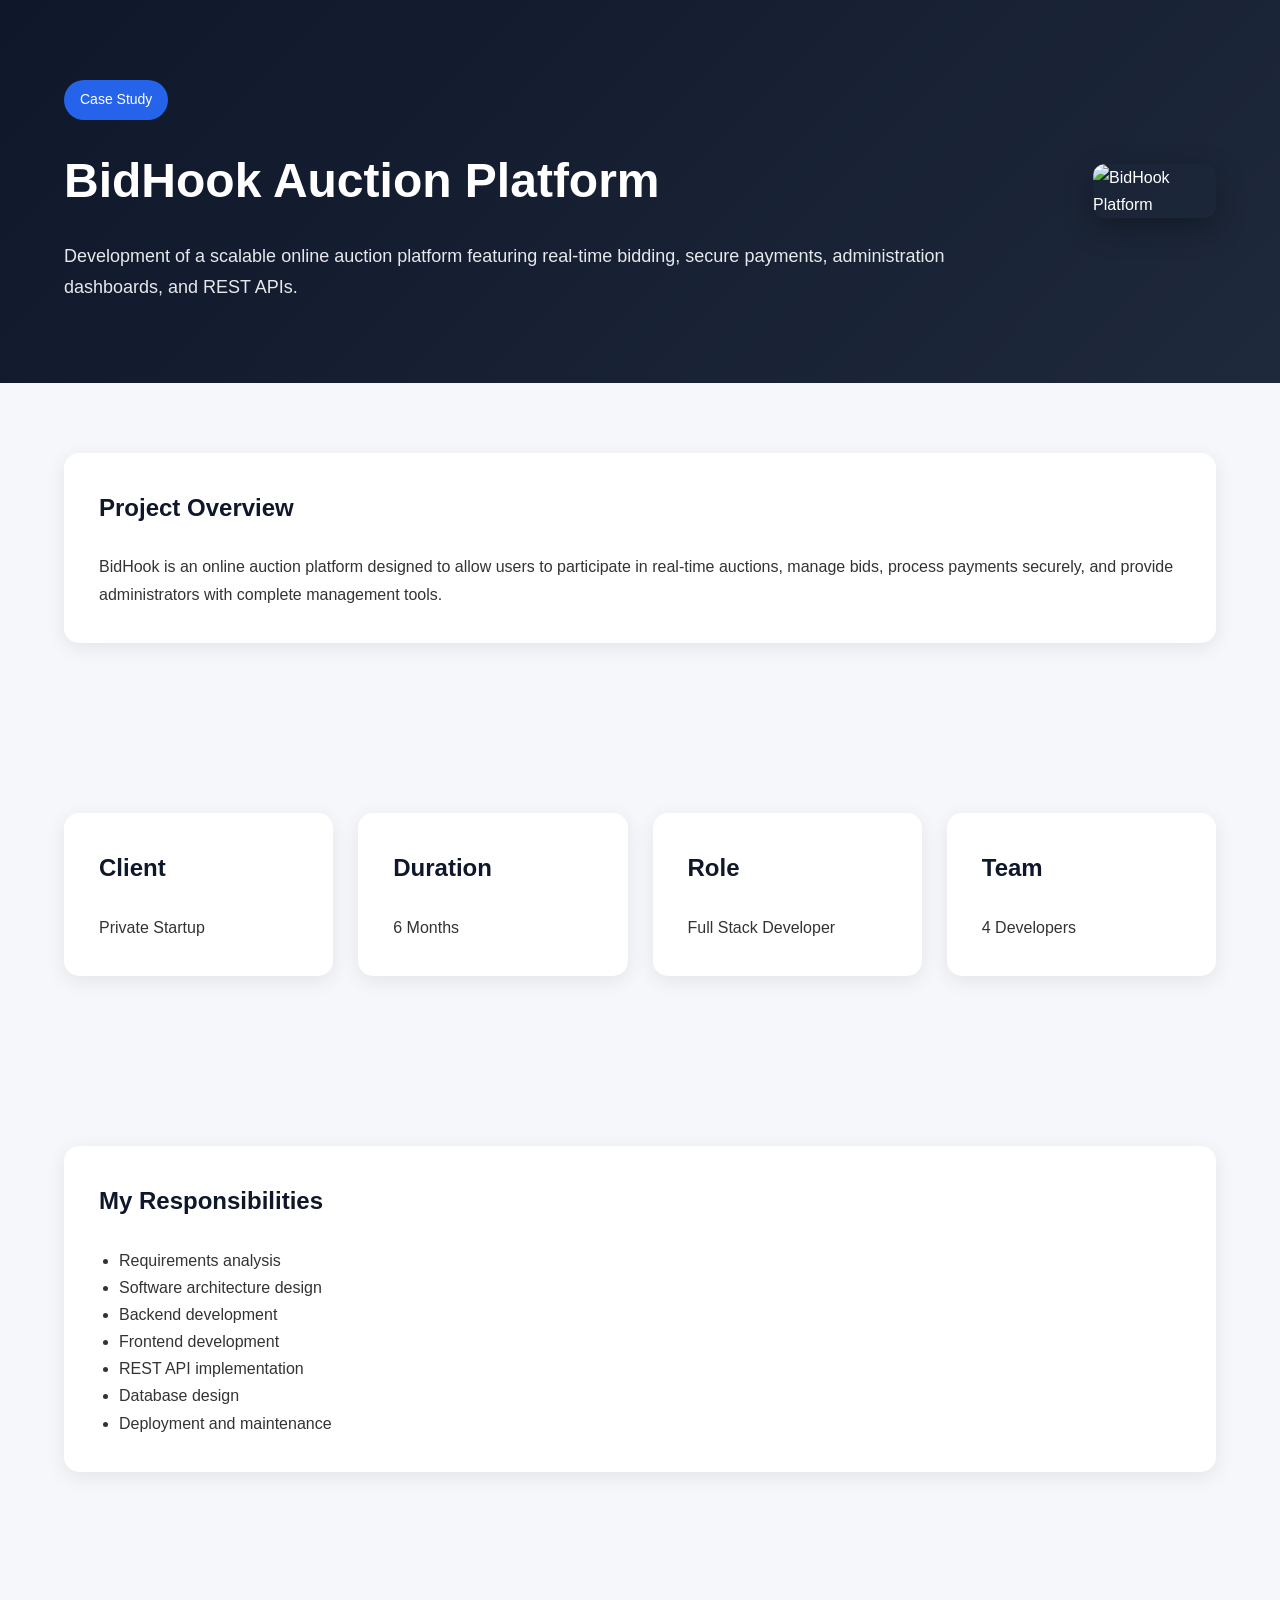
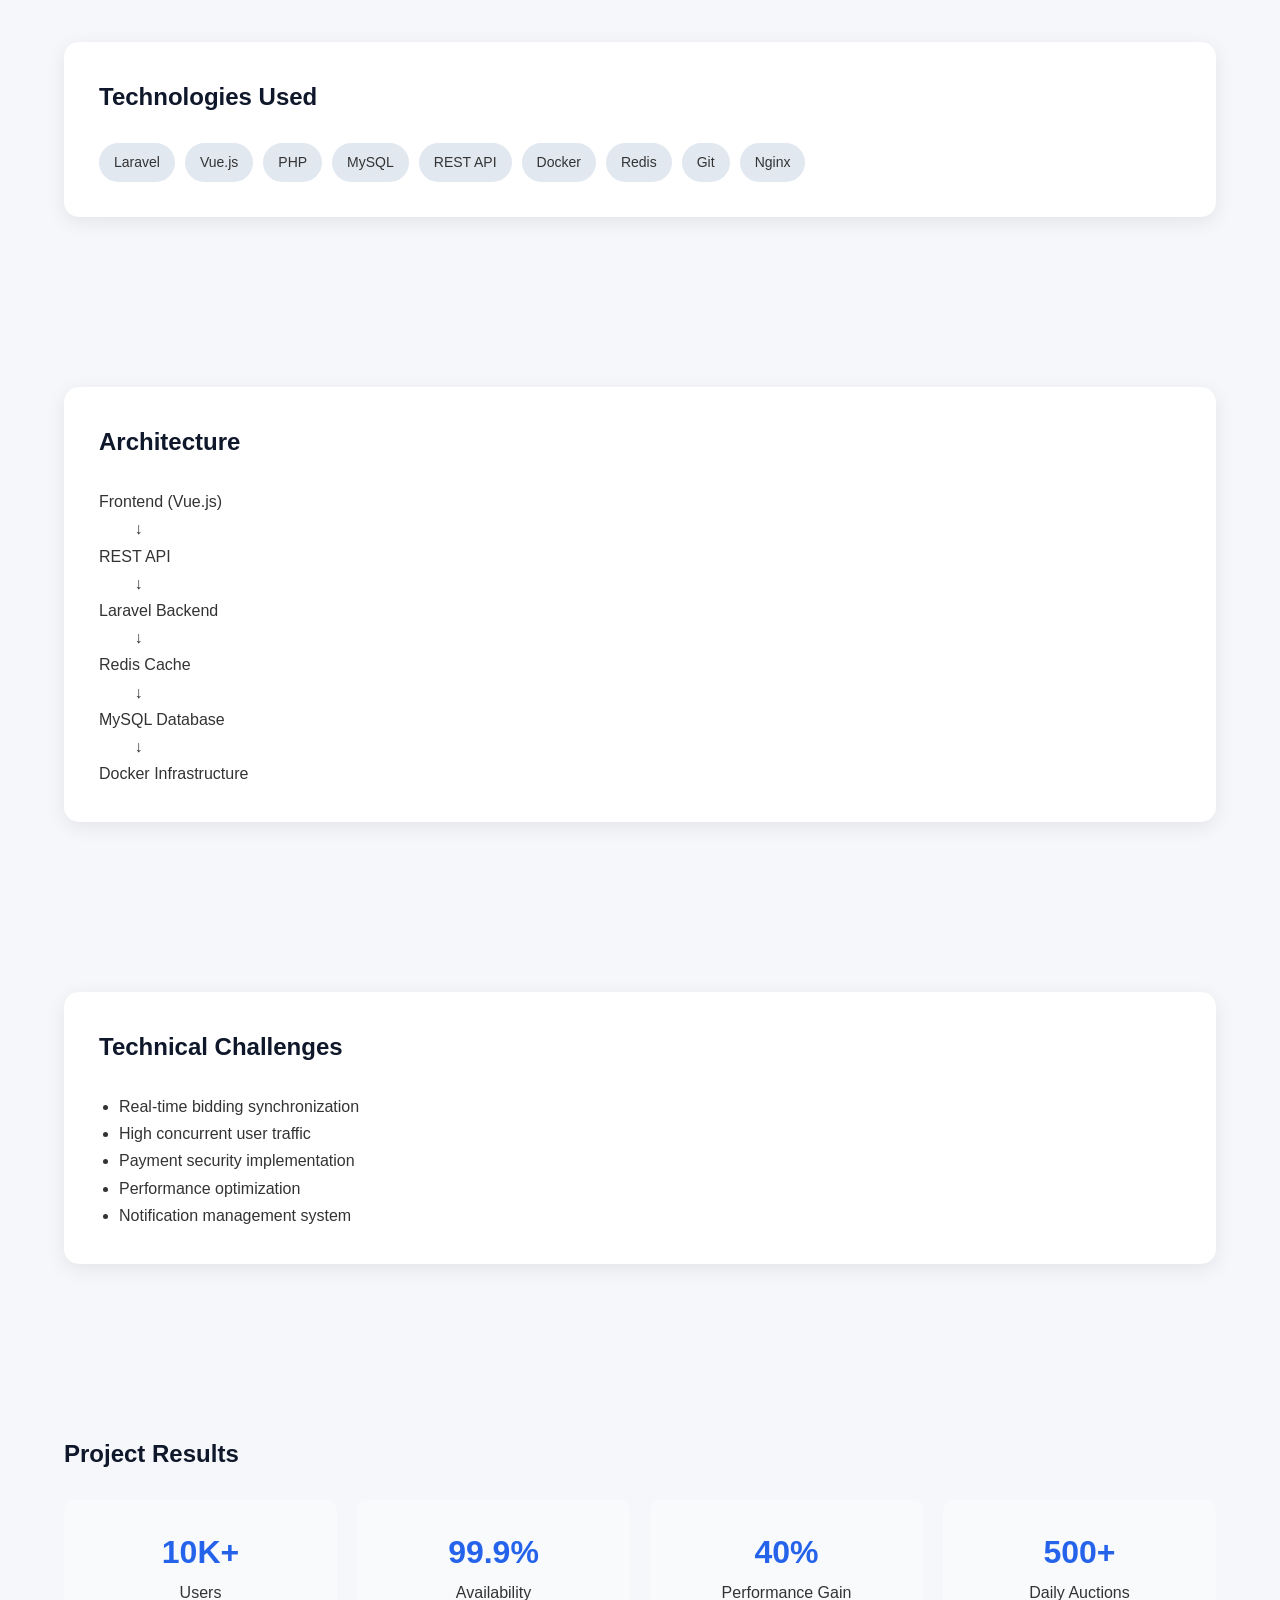
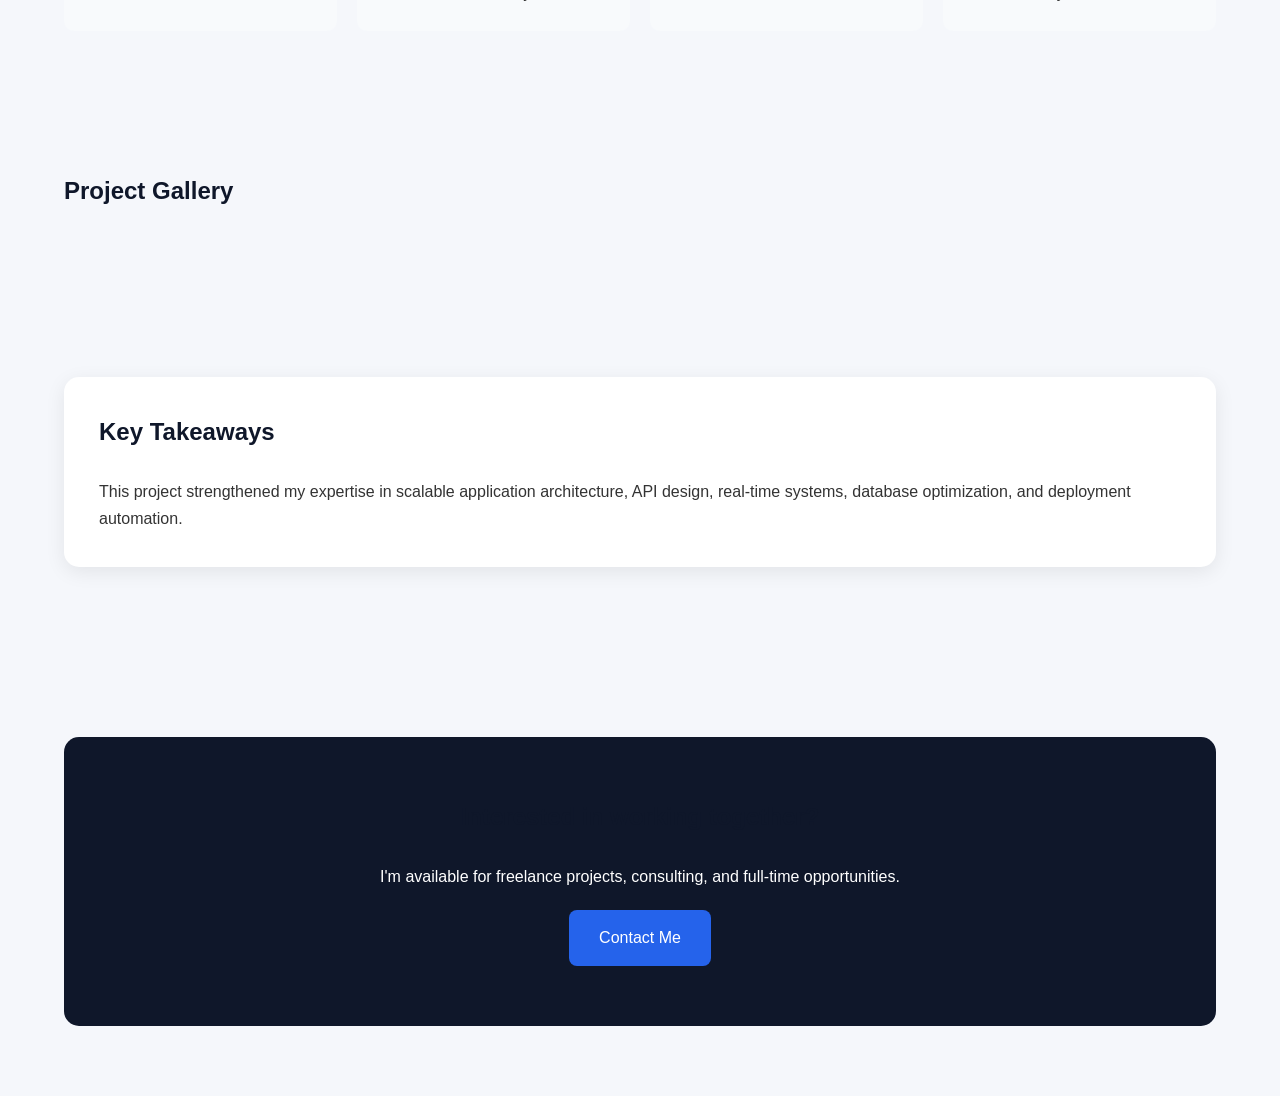
==== bidhook.html @ 4d2ca887 "Create bidhook.html for BidHook project details Added a detailed HTML document for the BidHook aucti" ====
<!DOCTYPE html>
<html lang="en">
<head>
    <meta charset="UTF-8">
    <meta name="viewport" content="width=device-width, initial-scale=1.0">
    <title>Project Details | BidHook Platform</title>

    <meta name="description" content="Detailed case study of the BidHook auction platform developed using Laravel and Vue.js.">

    <style>
        *{
            margin:0;
            padding:0;
            box-sizing:border-box;
            font-family: 'Segoe UI', sans-serif;
        }

        body{
            background:#f5f7fb;
            color:#333;
            line-height:1.7;
        }

        .container{
            width:90%;
            max-width:1200px;
            margin:auto;
        }

        .hero{
            background:linear-gradient(135deg,#0f172a,#1e293b);
            color:white;
            padding:80px 0;
        }

        .hero-content{
            display:flex;
            justify-content:space-between;
            align-items:center;
            gap:50px;
        }

        .hero-text h1{
            font-size:48px;
            margin-bottom:20px;
        }

        .hero-text p{
            font-size:18px;
            opacity:.9;
        }

        .badge{
            display:inline-block;
            padding:8px 16px;
            background:#2563eb;
            border-radius:30px;
            margin-bottom:20px;
            font-size:14px;
        }

        .hero-image img{
            width:100%;
            max-width:500px;
            border-radius:12px;
            box-shadow:0 10px 30px rgba(0,0,0,.3);
        }

        section{
            padding:70px 0;
        }

        .card{
            background:white;
            padding:35px;
            border-radius:15px;
            box-shadow:0 5px 20px rgba(0,0,0,.08);
            margin-bottom:30px;
        }

        h2{
            margin-bottom:25px;
            color:#0f172a;
        }

        .grid{
            display:grid;
            grid-template-columns:repeat(auto-fit,minmax(250px,1fr));
            gap:25px;
        }

        .tech{
            display:flex;
            flex-wrap:wrap;
            gap:10px;
        }

        .tech span{
            background:#e2e8f0;
            padding:8px 15px;
            border-radius:30px;
            font-size:14px;
        }

        .metrics{
            display:grid;
            grid-template-columns:repeat(auto-fit,minmax(180px,1fr));
            gap:20px;
        }

        .metric{
            text-align:center;
            padding:25px;
            background:#f8fafc;
            border-radius:10px;
        }

        .metric h3{
            font-size:32px;
            color:#2563eb;
        }

        .gallery{
            display:grid;
            grid-template-columns:repeat(auto-fit,minmax(300px,1fr));
            gap:20px;
        }

        .gallery img{
            width:100%;
            border-radius:10px;
        }

        .cta{
            background:#0f172a;
            color:white;
            text-align:center;
            padding:60px;
            border-radius:15px;
        }

        .btn{
            display:inline-block;
            margin-top:20px;
            padding:14px 30px;
            background:#2563eb;
            color:white;
            text-decoration:none;
            border-radius:8px;
        }

        ul{
            padding-left:20px;
        }

        @media(max-width:768px){
            .hero-content{
                flex-direction:column;
            }

            .hero-text h1{
                font-size:36px;
            }
        }
    </style>
</head>
<body>

<!-- HERO -->
<header class="hero">
    <div class="container hero-content">

        <div class="hero-text">
            <div class="badge">Case Study</div>

            <h1>BidHook Auction Platform</h1>

            <p>
                Development of a scalable online auction platform
                featuring real-time bidding, secure payments,
                administration dashboards, and REST APIs.
            </p>
        </div>

        <div class="hero-image">
            <img src="project-cover.jpg" alt="BidHook Platform">
        </div>

    </div>
</header>

<!-- PROJECT OVERVIEW -->
<section>
    <div class="container">

        <div class="card">
            <h2>Project Overview</h2>

            <p>
                BidHook is an online auction platform designed to allow
                users to participate in real-time auctions, manage bids,
                process payments securely, and provide administrators
                with complete management tools.
            </p>
        </div>

    </div>
</section>

<!-- PROJECT INFORMATION -->
<section>
    <div class="container">

        <div class="grid">

            <div class="card">
                <h2>Client</h2>
                <p>Private Startup</p>
            </div>

            <div class="card">
                <h2>Duration</h2>
                <p>6 Months</p>
            </div>

            <div class="card">
                <h2>Role</h2>
                <p>Full Stack Developer</p>
            </div>

            <div class="card">
                <h2>Team</h2>
                <p>4 Developers</p>
            </div>

        </div>

    </div>
</section>

<!-- RESPONSIBILITIES -->
<section>
    <div class="container">

        <div class="card">
            <h2>My Responsibilities</h2>

            <ul>
                <li>Requirements analysis</li>
                <li>Software architecture design</li>
                <li>Backend development</li>
                <li>Frontend development</li>
                <li>REST API implementation</li>
                <li>Database design</li>
                <li>Deployment and maintenance</li>
            </ul>
        </div>

    </div>
</section>

<!-- TECHNOLOGIES -->
<section>
    <div class="container">

        <div class="card">

            <h2>Technologies Used</h2>

            <div class="tech">
                <span>Laravel</span>
                <span>Vue.js</span>
                <span>PHP</span>
                <span>MySQL</span>
                <span>REST API</span>
                <span>Docker</span>
                <span>Redis</span>
                <span>Git</span>
                <span>Nginx</span>
            </div>

        </div>

    </div>
</section>

<!-- ARCHITECTURE -->
<section>
    <div class="container">

        <div class="card">

            <h2>Architecture</h2>

<pre>
Frontend (Vue.js)
        ↓
REST API
        ↓
Laravel Backend
        ↓
Redis Cache
        ↓
MySQL Database
        ↓
Docker Infrastructure
</pre>

        </div>

    </div>
</section>

<!-- CHALLENGES -->
<section>
    <div class="container">

        <div class="card">

            <h2>Technical Challenges</h2>

            <ul>
                <li>Real-time bidding synchronization</li>
                <li>High concurrent user traffic</li>
                <li>Payment security implementation</li>
                <li>Performance optimization</li>
                <li>Notification management system</li>
            </ul>

        </div>

    </div>
</section>

<!-- RESULTS -->
<section>
    <div class="container">

        <h2>Project Results</h2>

        <div class="metrics">

            <div class="metric">
                <h3>10K+</h3>
                <p>Users</p>
            </div>

            <div class="metric">
                <h3>99.9%</h3>
                <p>Availability</p>
            </div>

            <div class="metric">
                <h3>40%</h3>
                <p>Performance Gain</p>
            </div>

            <div class="metric">
                <h3>500+</h3>
                <p>Daily Auctions</p>
            </div>

        </div>

    </div>
</section>

<!-- GALLERY -->
<section>
    <div class="container">

        <h2>Project Gallery</h2>

        <div class="gallery">
            <img src="screen1.jpg" alt="">
            <img src="screen2.jpg" alt="">
            <img src="screen3.jpg" alt="">
        </div>

    </div>
</section>

<!-- LESSONS -->
<section>
    <div class="container">

        <div class="card">

            <h2>Key Takeaways</h2>

            <p>
                This project strengthened my expertise in scalable
                application architecture, API design, real-time systems,
                database optimization, and deployment automation.
            </p>

        </div>

    </div>
</section>

<!-- CTA -->
<section>
    <div class="container">

        <div class="cta">

            <h2>Interested in working together?</h2>

            <p>
                I'm available for freelance projects,
                consulting, and full-time opportunities.
            </p>

            <a href="/contact" class="btn">
                Contact Me
            </a>

        </div>

    </div>
</section>

</body>
</html>
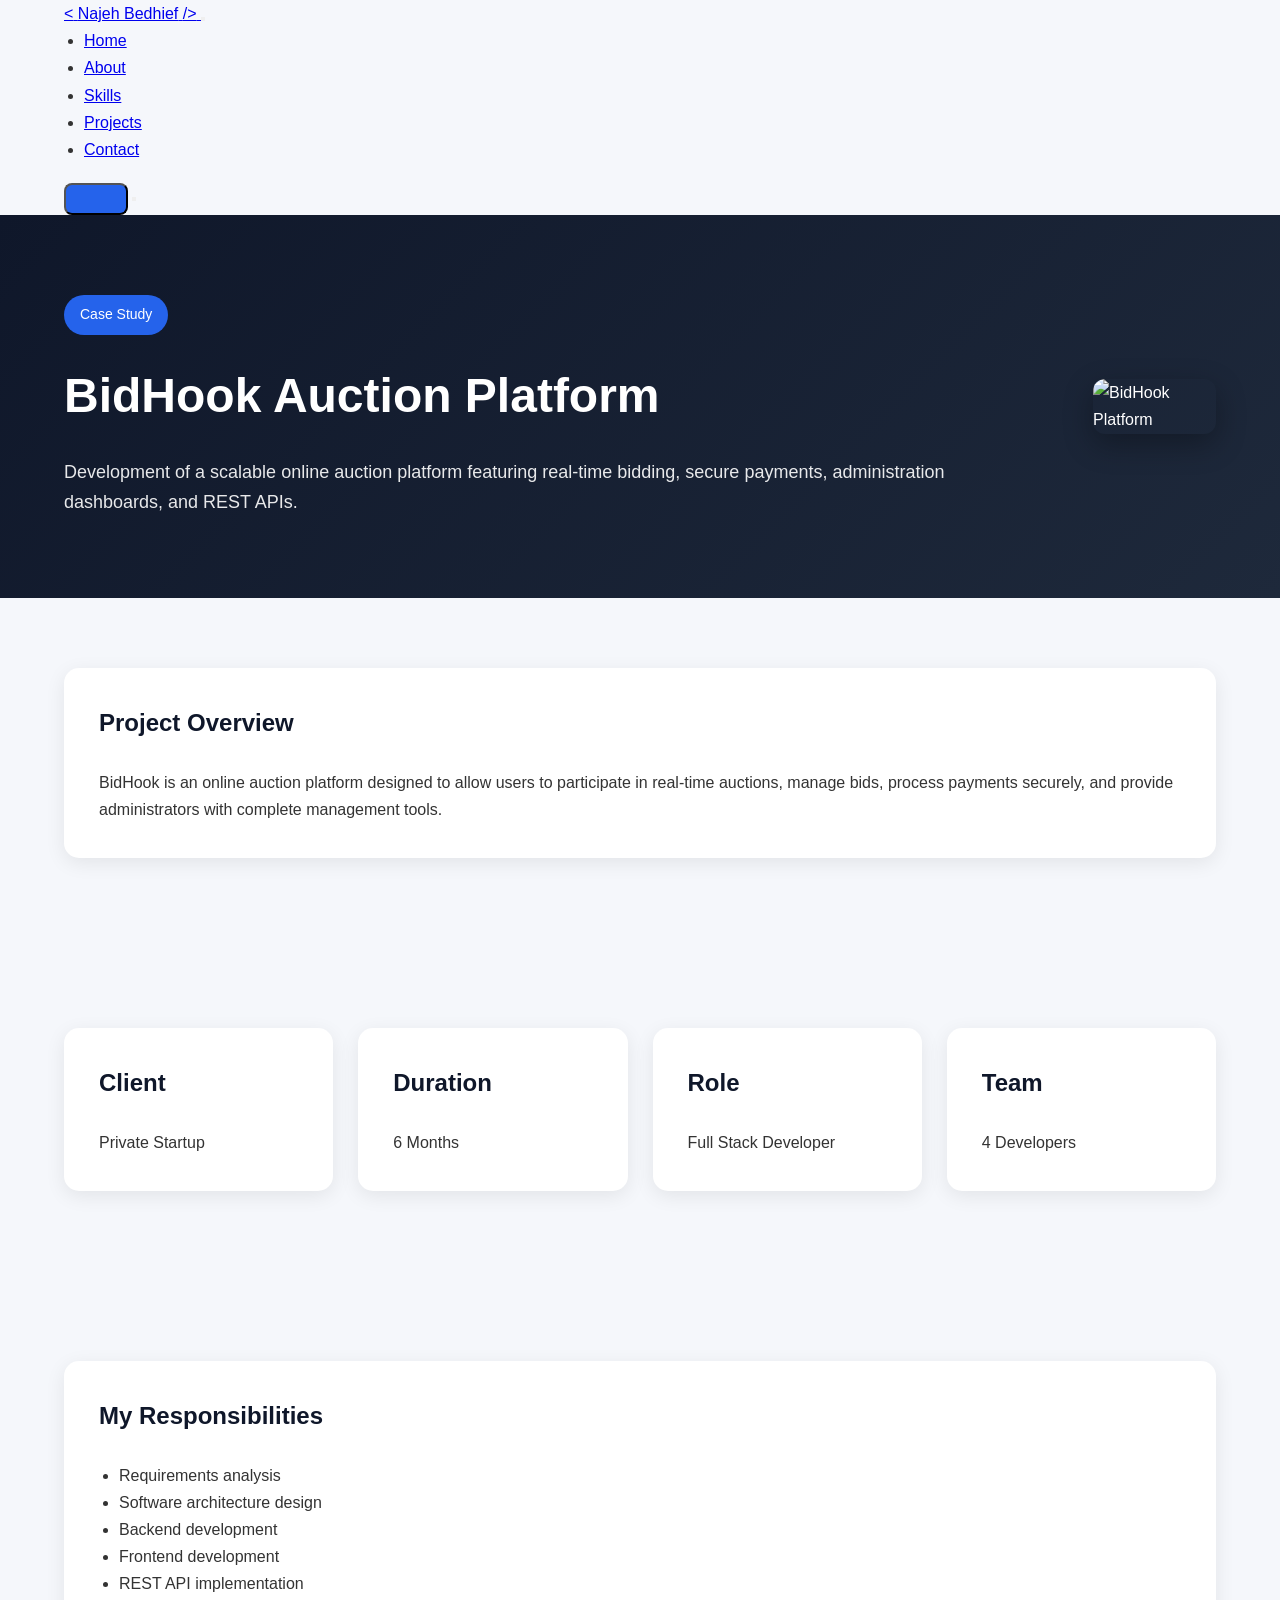
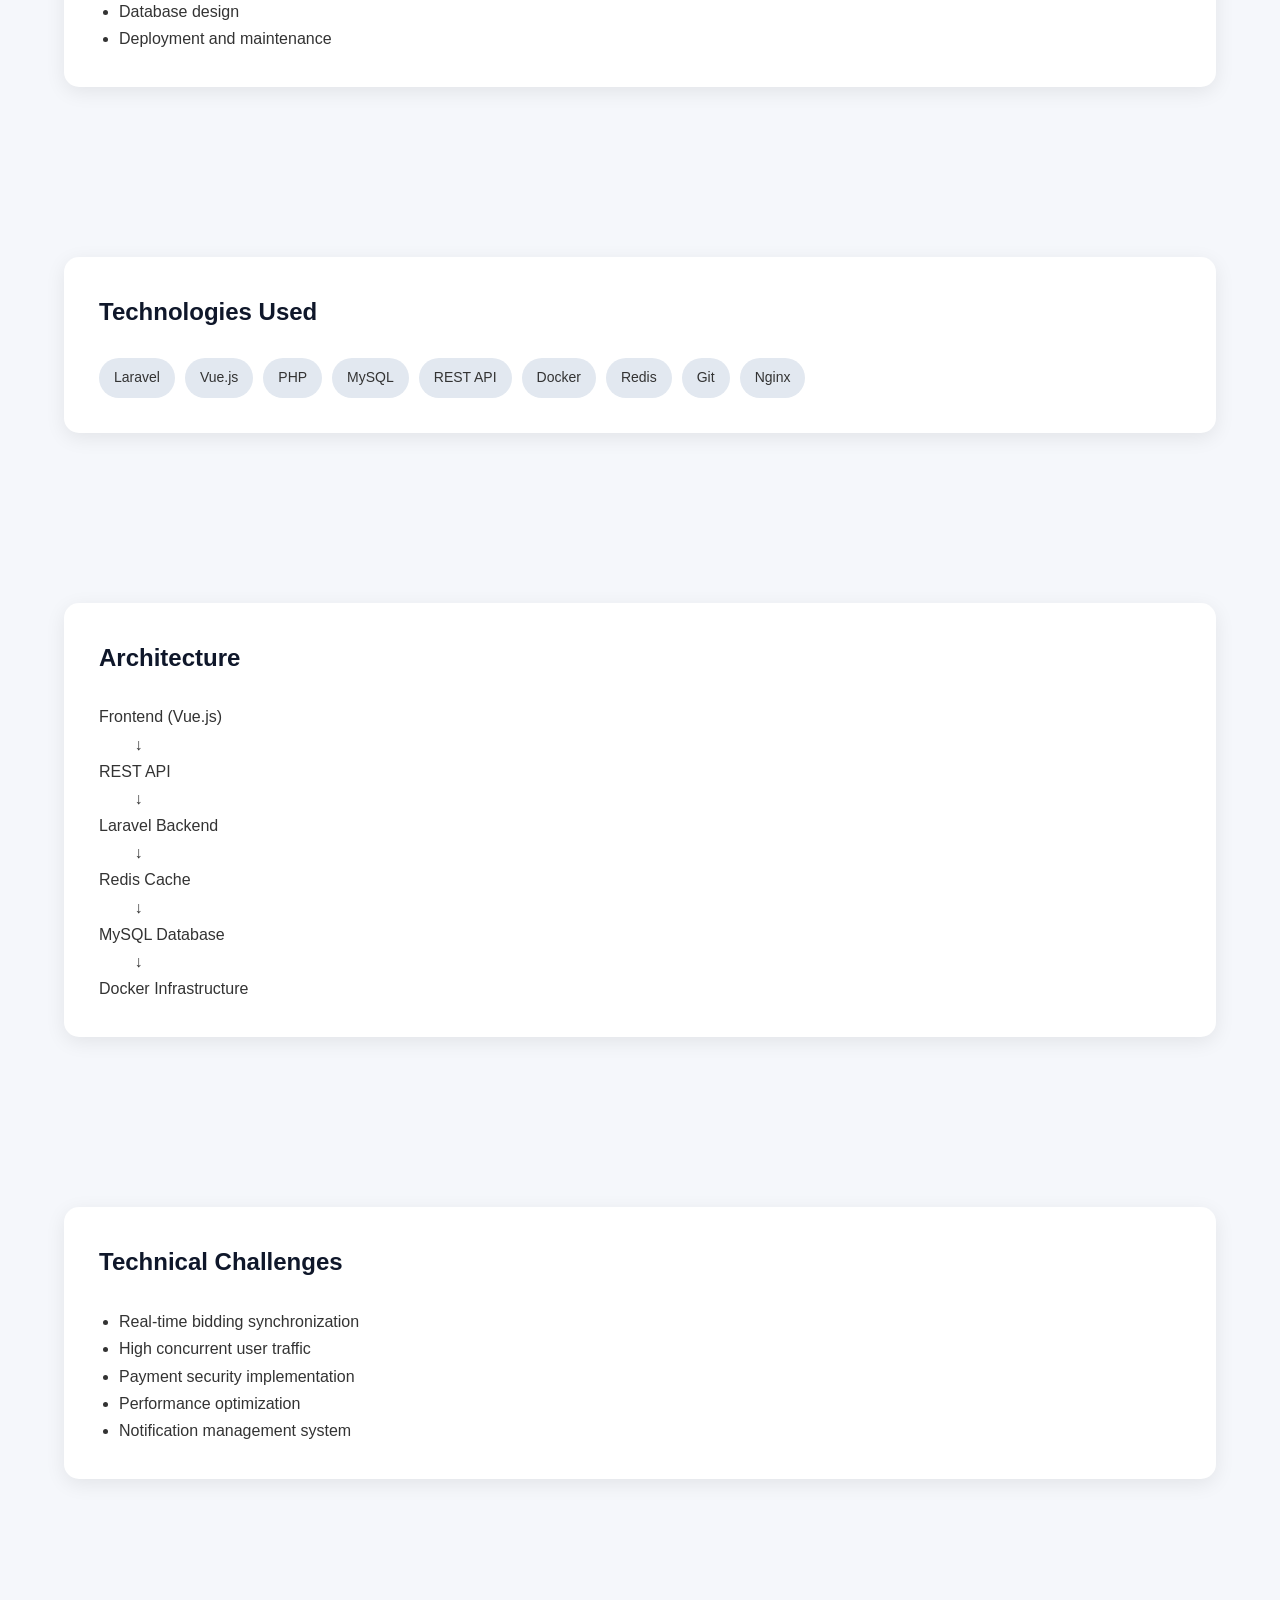
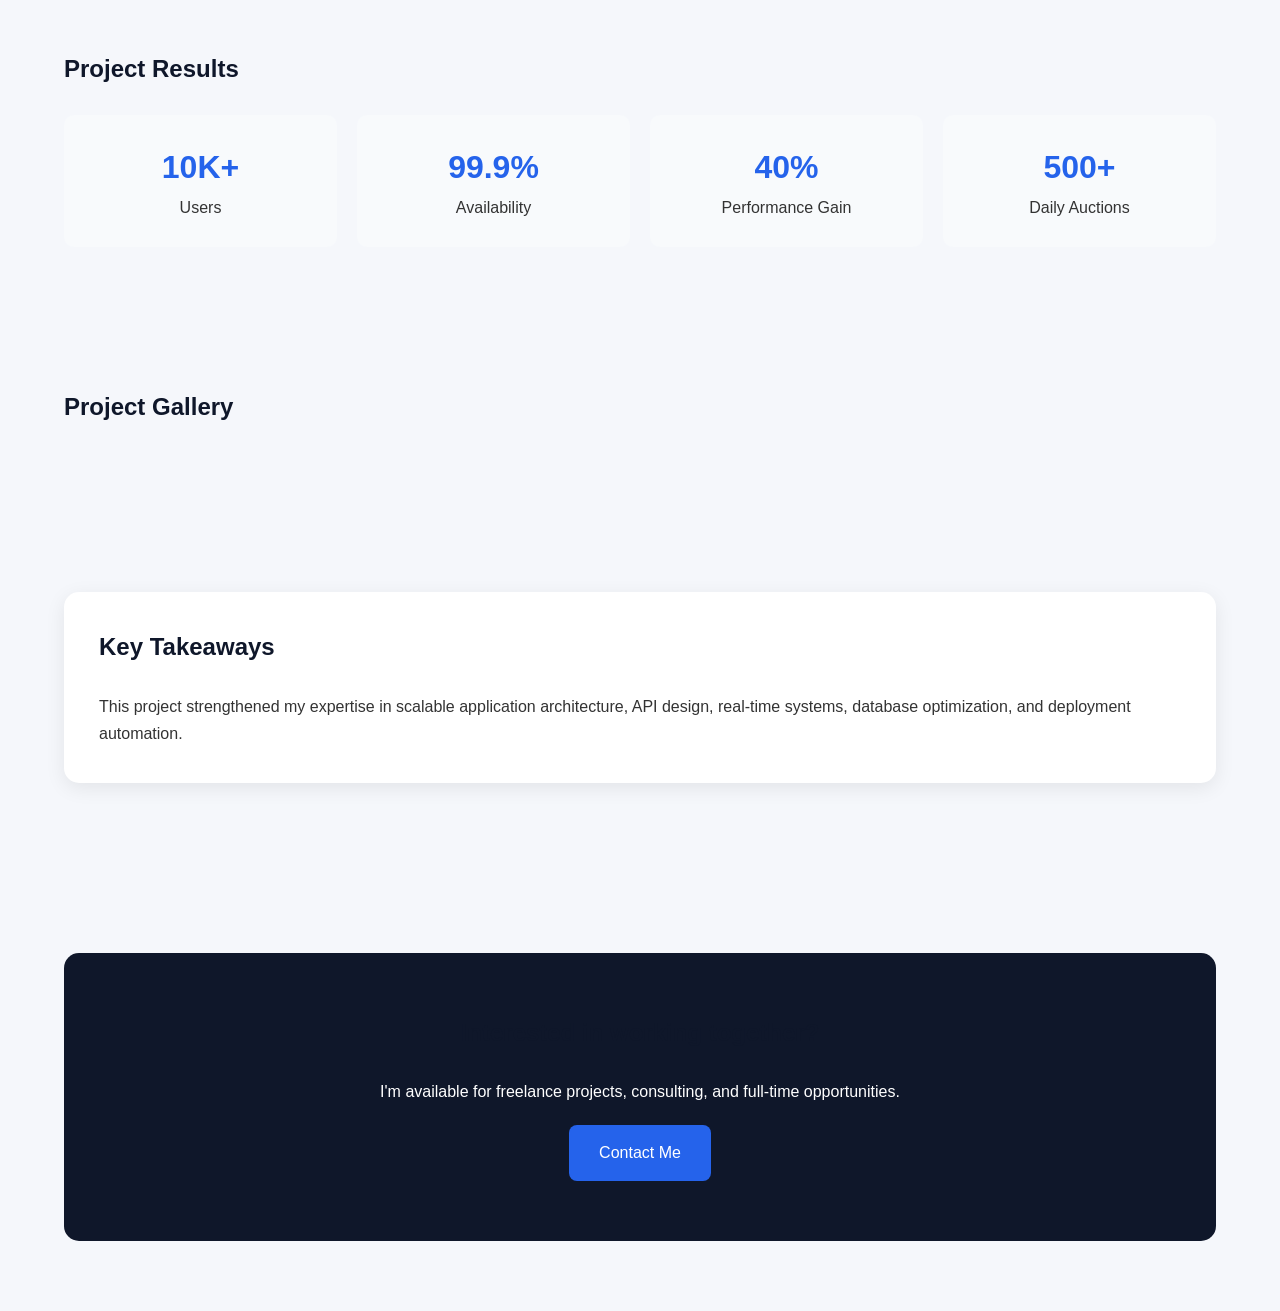
==== commit 4c83c817: "Add navigation header with offcanvas menu" ====
--- a/bidhook.html
+++ b/bidhook.html
@@ -165,6 +165,40 @@
     </style>
 </head>
 <body>
+
+    <!-- Header -->
+    <header id="header">
+        <nav id="navbar" class="navbar navbar-expand-md">
+            <div class="container">
+               <!-- <a href="/" class="navbar-brand logo">
+                    <span><</span>
+                    <span class="logo-name">Najeh Bedhief</span>
+                    <span>/></span>
+                </a> -->
+                <div class="offcanvas offcanvas-end" tabindex="-1" id="offcanvasNavbar" aria-labelledby="offcanvasNavbarMenu">
+                    <div class="offcanvas-header">
+                        <a href="/" class="offcanvas-title navbar-brand logo" id="offcanvasNavbarMenu" data-aos="fade-down" data-aos-delay="600">
+                            <span><</span>
+                            <span class="logo-name">Najeh Bedhief</span>
+                            <span>/></span>
+                        </a>
+                        <button type="button" class="navbar-toggler" data-bs-dismiss="offcanvas" aria-label="Close Navigation Menu"><i class="bi bi-x toggle-icon"></i></button>
+                    </div>
+                    <div class="offcanvas-body">
+                        <ul class="navbar-nav nav-underline justify-content-end flex-grow-1">
+                            <li class="nav-item" data-aos="fade-down" data-aos-delay="500" data-bs-dismiss="offcanvas"><a href="#hero" class="nav-link" aria-current="page">Home</a></li>
+                            <li class="nav-item" data-aos="fade-down" data-aos-delay="600" data-bs-dismiss="offcanvas"><a href="#about" class="nav-link">About</a></li>
+                            <li class="nav-item" data-aos="fade-down" data-aos-delay="700" data-bs-dismiss="offcanvas" ><a href="#skills" class="nav-link">Skills</a></li>
+                            <li class="nav-item" data-aos="fade-down" data-aos-delay="800" data-bs-dismiss="offcanvas"><a href="#projects" class="nav-link active">Projects</a></li>
+                            <li class="nav-item" data-aos="fade-down" data-aos-delay="1000" data-bs-dismiss="offcanvas"><a href="#contact" class="nav-link">Contact</a></li>
+                        </ul>
+                    </div>
+                </div>
+                <button class="btn border-0" id="switchTheme" data-aos="fade-down" data-aos-delay="600"><i class="bi bi-brightness-high-fill"></i></button>
+                <button class="navbar-toggler border-0" type="button" data-bs-toggle="offcanvas" data-bs-target="#offcanvasNavbar" aria-controls="offcanvasNavbar" aria-label="Toggle Navigation Menu" data-aos="fade-down" data-aos-delay="600"><i class="bi bi-list toggle-icon"></i></button>
+            </div>
+        </nav>
+    </header>
 
 <!-- HERO -->
 <header class="hero">
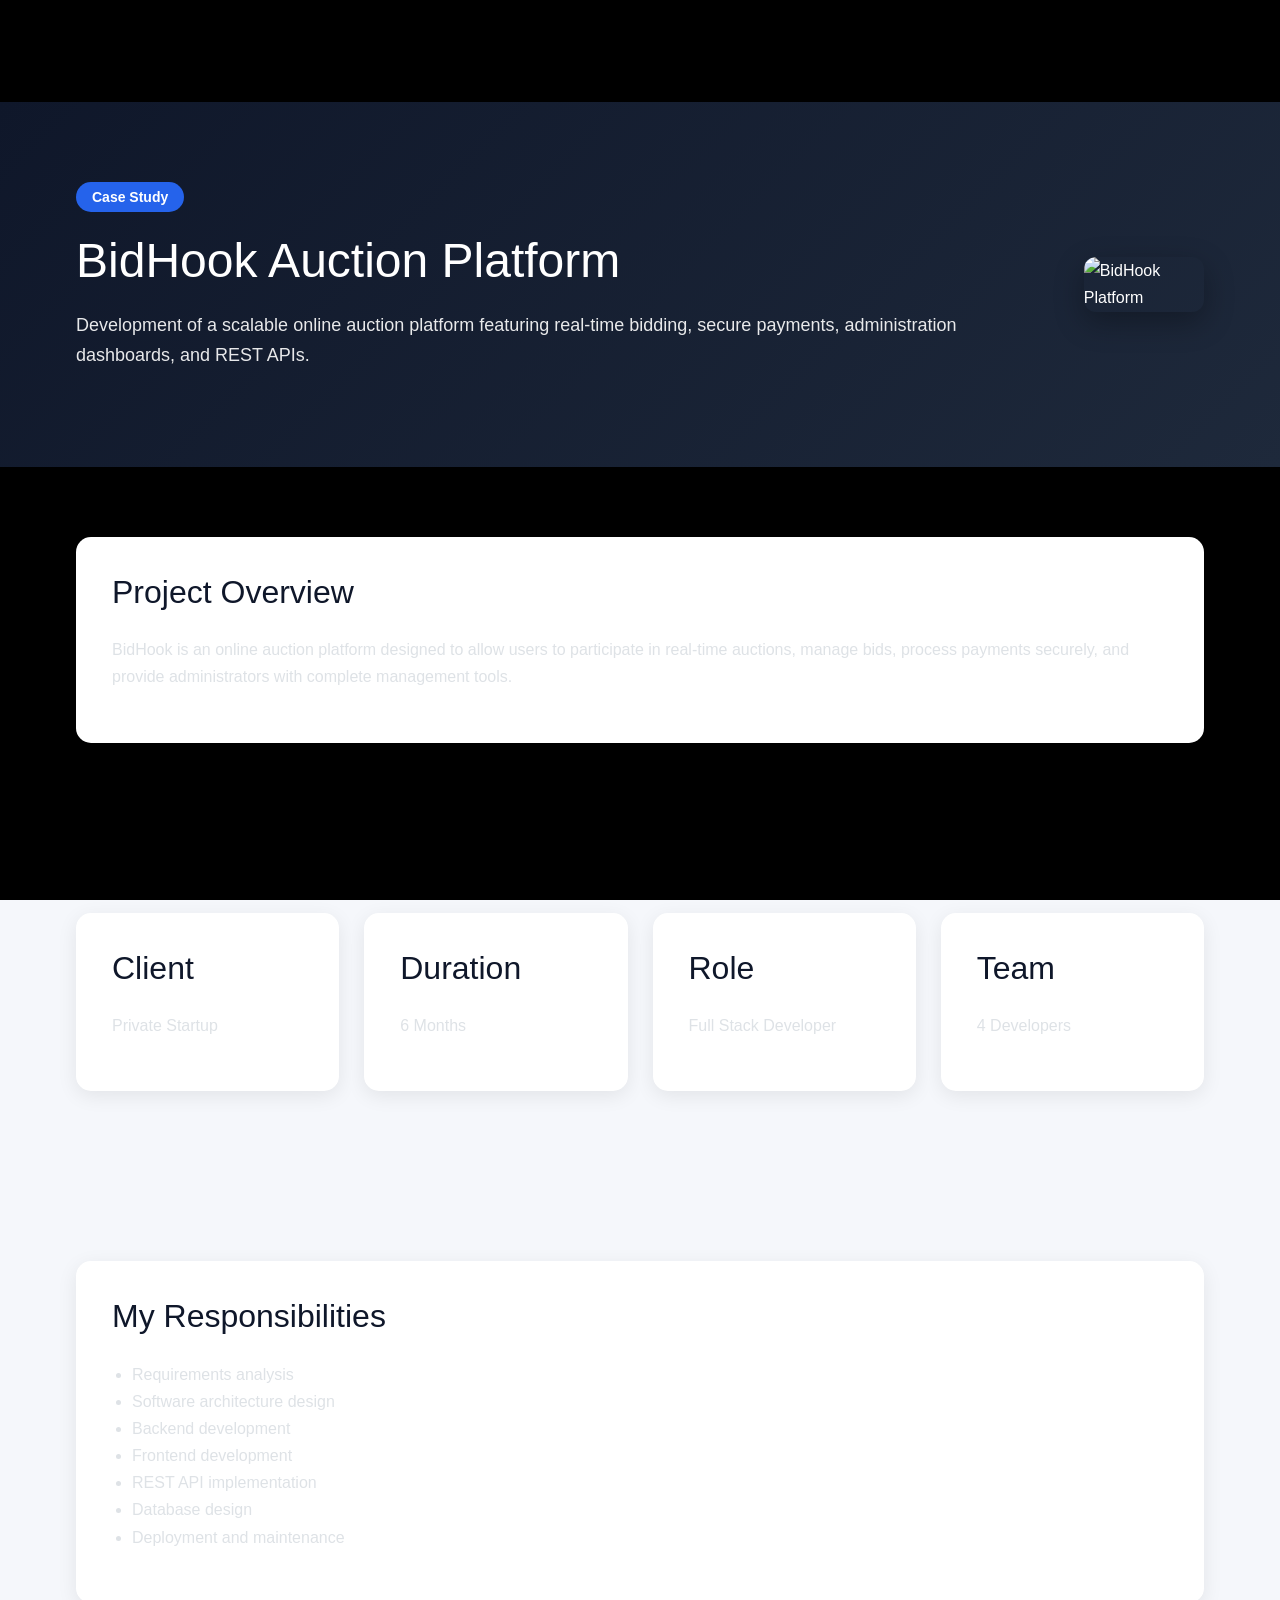
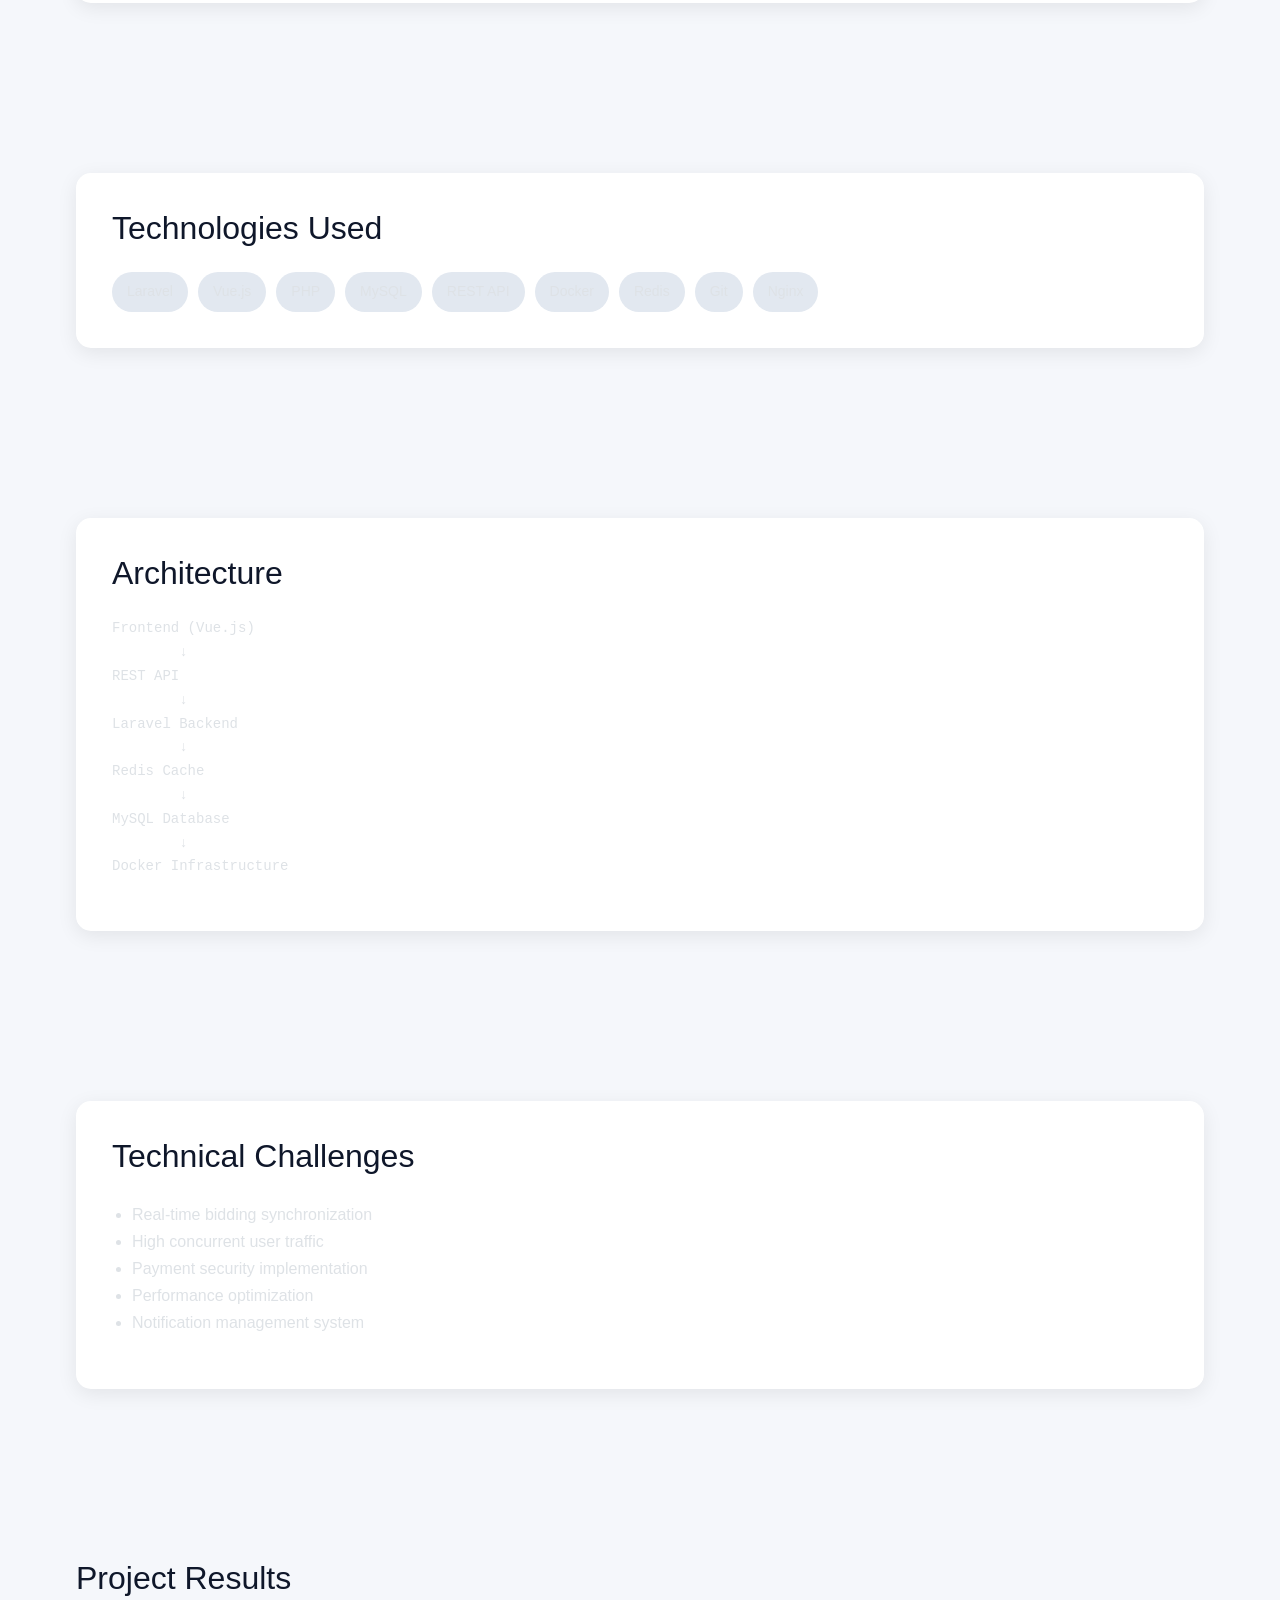
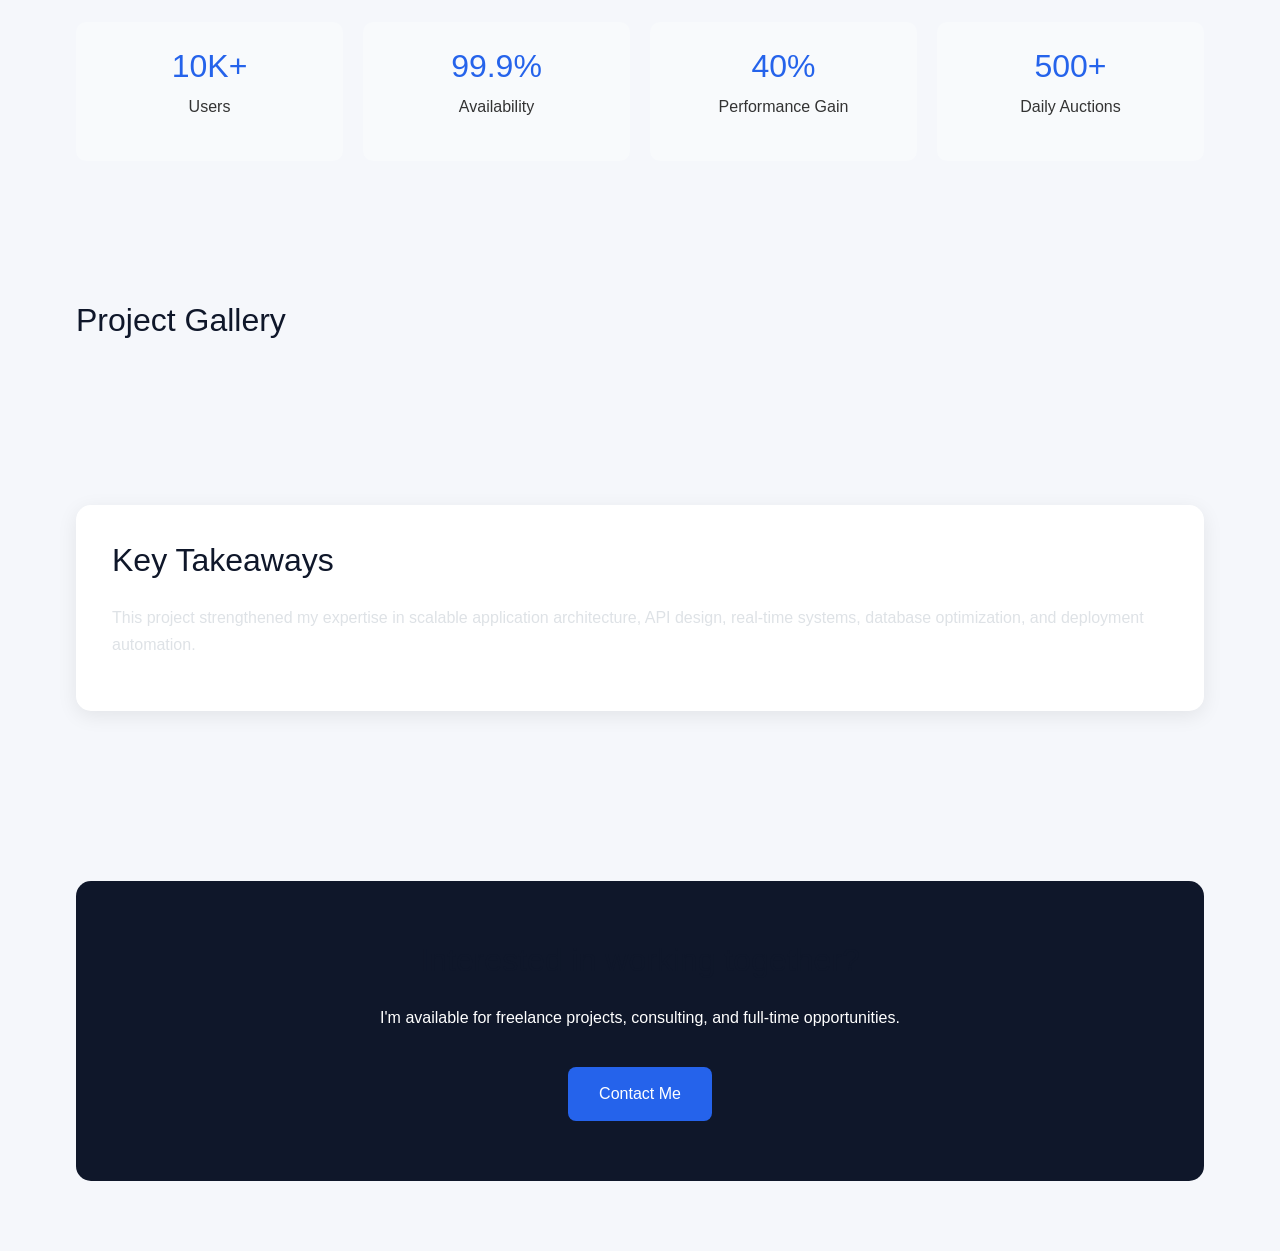
==== commit 9a70d7b9: "Revise HTML head section with new metadata Updated meta tags for SEO and added favicon and Google Fo" ====
--- a/bidhook.html
+++ b/bidhook.html
@@ -3,9 +3,58 @@
 <head>
     <meta charset="UTF-8">
     <meta name="viewport" content="width=device-width, initial-scale=1.0">
-    <title>Project Details | BidHook Platform</title>
-
-    <meta name="description" content="Detailed case study of the BidHook auction platform developed using Laravel and Vue.js.">
+
+    <!-- Primary Meta Tags -->
+    <title>Najeh Bedhief - Web Developer</title>
+
+    <meta name="title" content="VNajeh Bedhief - Web Developer">
+    <meta name="description" content="Najeh Bedhief - Passionate Frontend Web Developer creating beautiful and responsive websites. Explore my portffpolio and blog for tech insights.">
+    <meta name="keywords" content="Najeh Bedhief, Web Developer, Frontend Developer, Portfolio, Blog, Tech Insights">
+    <meta name="author" content="Najeh Bedhief">
+
+    <!-- Open Graph Meta Tags / Facebook -->
+    <meta property="og:title" content="Najeh Bedhief - Web Developer">
+    <meta property="og:description" content="Passionate about crafting beautiful and responsive websites. Explore my portfolio and blog for tech insights.">
+    <meta property="og:image" content="assets/images/banner.webp">
+    <meta property="og:url" content="/">
+    <meta property="og:type" content="website">
+
+    <!-- Twitter Card Meta Tags -->
+    <meta name="twitter:card" content="summary_large_image">
+    <meta name="twitter:title" content="Najeh Bedhief - Web Developer">
+    <meta name="twitter:description" content="Passionate about crafting beautiful and responsive websites. Explore my portfolio and blog for tech insights.">
+    <meta name="twitter:image" content="assets/images/banner.webp">
+
+    <!-- Favicon -->
+    <link rel="icon" href="assets/images/nj2.png" type="image/x-icon">
+
+    <!-- Google Fonts: Rubik -->
+    <link rel="stylesheet" href="https://fonts.googleapis.com/css?family=Rubik&amp;display=swap">
+
+    <!-- Stylesheets -->
+    <link rel="stylesheet" href="assets/css/aos.css">
+    <link rel="stylesheet" href="assets/css/owl.carousel.min.css">
+    <link rel="stylesheet" href="assets/css/bootstrap.min.css">
+    <link rel="stylesheet" href="assets/css/bootstrap-icons.min.css">
+    <link rel="stylesheet" href="assets/css/style.css">
+
+    <!-- Preload Important resources -->
+    <link rel="preload" href="assets/css/aos.css" as="style" >
+    <link rel="preload" href="assets/css/owl.carousel.min.css" as="style" >
+    <link rel="preload" href="assets/css/bootstrap.min.css" as="style" />
+    <link rel="preload" href="assets/css/bootstrap-icons.min.css" as="style" />
+    <link rel="preload" href="assets/css/style.css" as="style" />
+
+    <!-- MS-Clarity Analytics -->
+    <script type="text/javascript">
+        (function(c,l,a,r,i,t,y){
+            c[a]=c[a]||function(){(c[a].q=c[a].q||[]).push(arguments)};
+            t=l.createElement(r);t.async=1;t.src="https://www.clarity.ms/tag/"+i;
+            y=l.getElementsByTagName(r)[0];y.parentNode.insertBefore(t,y);
+        })(window, document, "clarity", "script", "phycesbqlg");
+    </script>
+
+</head>
 
     <style>
         *{
@@ -163,8 +212,7 @@
             }
         }
     </style>
-</head>
-<body>
+<body data-bs-theme="dark" data-bs-spy="scroll" data-bs-target="#navbar">
 
     <!-- Header -->
     <header id="header">
--- a/assets/css/style.css
+++ b/assets/css/style.css
@@ -0,0 +1,1051 @@
+
+/*--------------------------------------------------------------
+# Global Settings
+--------------------------------------------------------------*/
+
+@font-face {
+    font-family: 'Agustina';
+    src: url('/assets/fonts/Agustina.woff') format('woff');
+}
+
+@font-face {
+    font-family: 'Dancing Script';
+    src: url('/assets/fonts/DancingScript-Medium.ttf') format('truetype');
+}
+
+
+/* Global Variables */
+:root{
+    --font-family: 'Rubik', sans-serif;
+    --primary-color: #415de6;
+    --secondary-color: #e64157;
+    --tertiary-color: #12c2e9;
+    --primary-gradient-color: linear-gradient(90deg,#e64157,#415de6);
+    --secondary-gradient-color: linear-gradient(to right, #12c2e9, #f64f59, #f64f59);
+    --underline-gradient: linear-gradient(to left, #12c2e9, #c471ed, #f64f59);
+    --vertical-gradient: linear-gradient(to top, #12c2e9, #c471ed, #f64f59);
+    --transition-default: all .4s ease;
+}   
+
+body{
+    font-family: var(--font-family);
+    font-weight: 300;
+}
+
+a{
+    color: var(--primary-color);
+    text-decoration: none;
+}
+
+a:hover{
+    color: var(--secondary-color);
+}
+
+/* Dark Mode */
+[data-bs-theme="dark"] {
+    position: relative;
+    color: rgb(255, 255, 255/1);
+    z-index: 0;
+}
+
+[data-bs-theme="dark"]::before {
+    content: "";
+    position: fixed;
+    top: 0;
+    left: 0;
+    width: 100%;
+    height: 100%;
+    background: #000 url(/assets/images/dark-bg.webp) 50% no-repeat;
+    background-size: cover;
+    filter: brightness(50%);
+    -webkit-filter: brightness(50%);
+    z-index: -1;
+}
+
+/* Dark Mode styles */
+[data-bs-theme="dark"] {
+    --text-color: #fff;
+    --muted-text: #9a9a9a;
+    --bg-color: #212121;
+    --btn-color: #fff;
+    --offcanvas-bg: rgba(0,0,0,0.9);
+    --offcanvas-border-color: rgba(255, 255, 255, 0.2);
+}
+
+/* Light Mode */
+[data-bs-theme="light"] {
+    position: relative;
+    color: rgb(255, 255, 255/1);
+    z-index: 0;
+}
+
+[data-bs-theme="light"]::before {
+    content: "";
+    position: fixed;
+    top: 0;
+    left: 0;
+    width: 100%;
+    height: 100%;
+    background: #fff url(/assets/images/light-bg.webp) 50% no-repeat;
+    background-size: cover;
+    filter: brightness(90%);
+    -webkit-filter: brightness(90%);
+    z-index: -1;
+}
+
+/* Light Mode styles */
+[data-bs-theme="light"] {
+    --text-color: #000;
+    --muted-text: #000;
+    --bg-color: #fff;
+    --btn-color: #fff;
+    --offcanvas-bg: rgba(215, 215, 215, 0.9);
+    --offcanvas-border-color: rgba(255, 255, 255, 0.2);
+}
+
+*::selection {
+    color: var(--primary-color);
+}
+
+::-webkit-scrollbar {
+    width: 5px;
+    background: var(--bg-color);
+}
+
+::-webkit-scrollbar-thumb {
+    border-radius: 20px;
+    background: var(--vertical-gradient);
+    box-shadow: inset 2px 2px 2px rgba(255, 255, 255, 0.25), inset -2px -2px -2px rgba(0,0,0,0.25);
+    -webkit-box-shadow: inset 2px 2px 2px rgba(255, 255, 255, 0.25), inset -2px -2px -2px rgba(0,0,0,0.25);
+}
+
+.social-icons a{
+    color: var(--text-color);
+    font-size: 18px;
+    margin-right: 3px;
+    transition: var(--transition-default);
+    -webkit-transition: var(--transition-default);
+}
+
+.social-icons a:hover{
+    color: var(--primary-color);
+}
+
+.logo-name{
+    font-family: 'Agustina', 'Rubik', sans-serif;
+    font-size: 1.2rem;
+}
+
+.primary-bg-btn{
+    color: var(--btn-color);
+    background-color: var(--primary-color);
+    border: none;
+    transition: var(--transition-default);
+    -webkit-transition: var(--transition-default);
+}
+
+.primary-bg-btn:hover{
+    color: var(--text-color);
+    background-color: none;
+    border: 1px solid var(--bg-color);
+    transform: translate(0, -0.25rem) rotate(0) skewX(0) skewY(0) scaleX(1) scaleY(1);
+}
+
+.primary-outline-btn{
+    color: var(--btn-color);
+    background-color: none;
+    border-color: var(--primary-color);
+    transition: var(--transition-default);
+    -webkit-transition: var(--transition-default);
+}
+
+.primary-outline-btn:hover{
+    color: var(--text-color);
+    background-color: var(--primary-color);
+    border: none;
+    transform: translate(0, -0.25rem) rotate(0) skewX(0) skewY(0) scaleX(1) scaleY(1);
+}
+
+.secondary-bg-btn{
+    color: var(--text-color);
+    background-color: var(--secondary-color);
+    border: none;
+}
+
+.secondary-bg-btn:hover{
+    color: var(--bg-color);
+    background-color: var(--text-color);
+    border: 1px solid var(--bg-color);
+    transform: translate(0, -0.25rem) rotate(0) skewX(0) skewY(0) scaleX(1) scaleY(1);
+}
+
+.tertiary-bg-btn{
+    color: var(--text-color);
+    background-color: var(--tertiary-color);
+    border: none;
+    transform: translate(0, -0.25rem) rotate(0) skewX(0) skewY(0) scaleX(1) scaleY(1);
+}
+
+.tertiary-bg-btn:hover{
+    color: var(--bg-color);
+    background-color: var(--text-color);
+    border: 1px solid var(--bg-color);
+}
+
+.in-progress{
+    text-wrap: nowrap;
+    background-color: rgba(255, 156, 9, 0.15);
+    color: rgb(255, 156, 9);
+}
+
+.underline{
+    position: relative;
+}
+
+.underline::after {
+    content: "";
+    position: absolute;
+    bottom: 0;
+    left: 0;
+    width: 100%;
+    height: 2px;
+    background-image: var(--underline-gradient);
+}
+
+.underline:hover {
+    color: var(--secondary-color);
+}
+
+.theme-button{
+    border-radius: 4px;
+    background: rgba(255, 255, 255, 0.08);
+    border: 1px solid rgba(255, 255, 255, 0.1);
+    backdrop-filter: saturate(180%) blur(20px);
+    -webkit-backdrop-filter: saturate(180%) blur(20px);
+}
+
+.theme-text{
+    background: var(--secondary-gradient-color);
+    -webkit-background-clip: text;
+    -webkit-text-fill-color: transparent;
+}
+
+.section-heading{
+    font-family: 'Dancing Script',var(--font-family);
+    margin: 18px 0px;
+}
+
+.cursor-not-allowed{
+    cursor: not-allowed!important;
+}
+
+.muted-text{
+    color: var(--muted-text);
+}
+
+/* Preloader */
+#preloader {
+    position: fixed;
+    z-index: 99;
+    top: 0;
+    right: 0;
+    bottom: 0;
+    left: 0;
+    display: block;
+    backdrop-filter: blur(20px);
+    -webkit-backdrop-filter: blur(20px);
+    animation: fadeOutPreloader 1s linear 1s forwards;
+    -webkit-animation: fadeOutPreloader 1s linear 1s forwards;
+}
+
+@keyframes fadeOutPreloader {
+    to {
+        opacity: 0;
+        visibility: hidden;
+    }
+}
+
+/*--------------------------------------------------------------
+# Header Section
+--------------------------------------------------------------*/
+
+#header{
+    background: transparent;
+    transition: top 0.5s ease;
+    -webkit-transition: top 0.5s ease;
+}
+
+.fixed-top{
+    backdrop-filter: blur(20px);
+    -webkit-backdrop-filter: blur(20px);
+}
+
+    @media (max-width: 767px) {
+        #switchTheme{
+            display: flex;
+            justify-content: end;
+            flex-grow: 1;
+        }
+    }
+
+#header .navbar{
+    backdrop-filter: 20px;
+    -webkit-backdrop-filter: 20px;
+    padding: 15px 0;
+}
+
+.navbar .toggle-icon{
+    color: var(--text-color);
+    font-size: 28px;
+}
+
+.navbar-toggler:focus {
+    box-shadow: none;
+    -webkit-box-shadow: none;
+}
+
+.offcanvas{
+    background-color: var(--offcanvas-bg);
+}
+
+.offcanvas.show ul {
+    position: absolute;
+    justify-content: flex-start!important;
+    top: 76.9px;
+    left: 15px;
+    right: 15px;
+    bottom: 15px; 
+    padding: 10px 15px;
+    transition: none;
+    -webkit-transition: none;
+    border: 2px solid var(--offcanvas-border-color);
+}
+
+.fixedHeaderNavbar{
+    position: fixed;
+    height: 100vh;
+}
+
+.navbar-nav > li > .nav-link {
+    position: relative;
+    font-size: 15px;
+    border-bottom: none;
+    transition: width 0.35s ease;
+    -webkit-transition: width 0.35s ease;
+}
+
+.navbar-nav > li > .nav-link.active::after {
+    content: "";
+    position: absolute;
+    bottom: 0;
+    left: 0;
+    width: 100%;
+    height: 2px;
+    background-image: var(--underline-gradient);
+}
+
+.navbar-nav > li > .nav-link::after {
+    content: "";
+    position: absolute;
+    bottom: 0;
+    left: 0;
+    width: 0;
+    height: 2px;
+    background-image: var(--underline-gradient);
+    transition: width 0.35s ease;
+    -webkit-transition: width 0.35s ease;
+}
+
+.navbar-nav > li > .nav-link:hover::after {
+    width: 100%;
+}
+
+/*--------------------------------------------------------------
+# Hero Section
+--------------------------------------------------------------*/
+
+#hero {
+    position: relative;
+    padding: 70px 0px 50px 0px;
+}
+
+#hero .name {
+    background: var(--primary-gradient-color);
+    color: transparent;
+    background-clip: text;
+    -webkit-background-clip: text;
+}
+
+#hero .btn-showcase {
+    border-radius: 32px;
+    border-color: #7042f88b;
+    border-width: 1px;
+    backdrop-filter: blur(6px); 
+    -webkit-backdrop-filter: blur(6px); 
+    box-shadow: inset 0 -7px 11px rgba(141, 53, 229, .136);
+    -webkit-box-shadow: inset 0 -7px 11px rgba(141, 53, 229, .136);
+    transition: box-shadow .45s cubic-bezier(.6,.6,0,1);
+    -webkit-transition: box-shadow .45s cubic-bezier(.6,.6,0,1);
+}
+
+#hero .btn-showcase i {
+    font-size: 13px;
+}
+
+#hero .btn-showcase:hover {
+    box-shadow: inset 0 -7px 11px rgba(141, 53, 229, .536);
+}
+
+#hero .badge-button {
+    margin-bottom: 15px;
+}
+
+#hero .tagline {
+    letter-spacing: 1.5px;
+    color: var(--muted-text);
+}
+
+.hero-portrait .pic {
+    position: absolute;
+    right: 0;
+    top: 0;
+    bottom: 0;
+    width: 45vw;
+    background-size: contain;
+    background-position: bottom;
+    background-repeat: no-repeat;
+    background-image: url(/assets/images/portrait.webp);
+}
+
+@media (max-width: 576px) {
+    #hero {
+        padding: 35px 0px 0px 0px;
+    }
+
+    .hero-portrait {
+        position: relative;
+        overflow: hidden;
+        width: 100%;
+        max-width: 170px;
+        height: 170px;
+        max-height: 170px;
+        margin: 0 auto;
+        border: solid 3px transparent;
+        border-radius: 50%;
+        background-image: var(--primary-gradient-color), radial-gradient(circle at top left, var(--primary-color),var(--secondary-color));;
+        background-origin: border-box;
+        background-clip: content-box, border-box;
+    }
+
+    .hero-portrait .pic {
+        width: 100%;
+        background-size: cover;
+        background-position: center;
+        background-repeat: no-repeat;
+        background-image: url(/assets/images/portrait.webp);
+    }
+
+    .hero-content{
+        margin-top: 35px;
+    }
+
+    #hero .btn-showcase {
+        font-size: 12px;
+    }
+
+    #hero .tagline {
+        font-size: 14px;
+        letter-spacing: 1.2px;
+    }
+
+    #hero .social-icons a{
+        font-size: 14px;
+        padding: 0px 5px 0px 5px;
+    }
+
+    #hero .call-to-action{
+        margin-top: 0px;
+    }
+}
+
+
+/*--------------------------------------------------------------
+# Things I Love Section
+--------------------------------------------------------------*/
+
+#things-i-love {
+    padding: 40px 0px;
+    background-image: url(/assets/images/grid.png);
+    background-size: contain;
+}
+
+#things-i-love .card {
+    background-color: transparent;
+    padding: 10px;
+    border-radius: 24px;
+    backdrop-filter: blur(20px);
+    -webkit-backdrop-filter: blur(20px);
+    box-shadow: 0 0 1px 0 rgba(144, 81, 227, .5), 0 0 0.5px 0.5px rgba(141, 53, 229, .336);
+    -webkit-box-shadow: 0 0 1px 0 rgba(144, 81, 227, .5), 0 0 0.5px 0.5px rgba(141, 53, 229, .336);
+}
+
+#things-i-love .circle-container {
+    display: flex;
+    justify-content: center;
+    align-items: center;
+    height: 100%;
+    padding: 11px;
+}
+
+#things-i-love .circle {
+    display: flex;
+    justify-content: center;
+    align-items: center;
+    width: 85px;
+    height: 85px;
+    border-radius: 50%;
+    color: #fff;
+    background: var(--primary-gradient-color);
+}
+
+#things-i-love .circle i {
+    font-size: 2.2rem;
+}
+
+#things-i-love .card-title {
+    font-size: 18px;
+    text-align: center;
+}
+
+#things-i-love .card-text{
+    text-align: center;
+    font-size: 14px;
+    color: var(--muted-text);
+}
+
+/*--------------------------------------------------------------
+# About Section
+--------------------------------------------------------------*/
+#about{
+    padding: 100px 0px;
+    background-image: url(/assets/images/grid.png);
+    background-size: contain;
+    min-height: 100vh;
+}
+
+.about-portrait{
+    display: flex;
+    padding: 30px 0px 30px 0px;
+    justify-content: center;
+    align-items: center;
+}
+
+.about-portrait::before {
+    content: "";
+    background-color: transparent;
+    height: 300px;
+    width: 300px;
+    position: absolute;
+    z-index: -2;
+    box-shadow: 2px 2px 0px inset var(--primary-color), -2px -2px 0px inset transparent;
+    -webkit-box-shadow: 2px 2px 0px inset var(--primary-color), -2px -2px 0px inset transparent;
+    transition-duration: .5s;
+    -webkit-transition-duration: .5s;
+}
+
+.about-portrait:hover::before {
+    transform: translate(-23px,-23px);
+    transition-duration: .5s;
+    -webkit-transition-duration: .5s;
+}
+
+.about-portrait::after {
+    content: "";
+    background-color: transparent;
+    height: 300px;
+    width: 300px;
+    position: absolute;
+    z-index: -2;
+    box-shadow: 2px 2px 0px inset transparent, -2px -2px 0px inset var(--primary-color);
+    -webkit-box-shadow: 2px 2px 0px inset transparent, -2px -2px 0px inset var(--primary-color);
+    transition-duration: .5s;
+    -webkit-transition-duration: .5s;
+}
+
+.about-portrait:hover::after {
+    transform: translate(35px,30px);
+    transition-duration: .5s;
+    -webkit-transition-duration: .5s;
+}
+
+.about-portrait .pic{
+    width: 70%;
+    height: auto;
+    border-radius: 0.5rem;
+    object-fit: cover;
+    box-shadow: 0 0 #0000, 0 0 #0000, 0 0 #0000, 12px 8px 0px 0px #850dd5;
+    -webkit-box-shadow: 0 0 #0000, 0 0 #0000, 0 0 #0000, 12px 8px 0px 0px #850dd5;
+}
+
+#about .bio{
+    padding: 30px 0 30px 0;
+    color: var(--muted-text);
+    font-size: 15px;
+    word-spacing: 5px;
+}
+
+    @media (max-width: 576px) {
+        .about-portrait{
+            display: flex;
+            padding: 30px 36px 30px 36px;
+        }
+        .about-portrait .pic {
+            width: 90%;
+        }
+        #about .bio{
+            font-size: 14px;
+            padding: 30px 15px 30px 15px;
+        }
+    }
+
+/*--------------------------------------------------------------
+# Skills Section
+--------------------------------------------------------------*/
+
+#skills{
+    padding: 100px 0px;
+}
+
+.skill{
+    display: flex;
+    align-items: center;
+    flex-direction: column;
+    background-color: transparent;
+    padding: 18px 0px;
+    border-radius: 25px;
+    backdrop-filter: blur(300px);
+    -webkit-backdrop-filter: blur(300px);
+    box-shadow: 0 0 1px 0 rgba(144,81,227,.5), 0 0 0.5px 0.5px rgba(141,53,229,.336);
+    -webkit-box-shadow: 0 0 1px 0 rgba(144,81,227,.5), 0 0 0.5px 0.5px rgba(141,53,229,.336);
+}
+
+.skill-image{
+    width: 71px;
+    padding: 8px;
+}
+
+.skill-name{
+    letter-spacing: 2px;
+    font-size: 17px;
+    padding-top: 5px;
+    margin: 0;
+}
+
+/*--------------------------------------------------------------
+# Tools Section
+--------------------------------------------------------------*/
+
+#tools{
+    padding: 100px 0px 80px 0px;
+    background-image: url(/assets/images/grid.png);
+    background-size: contain;
+}
+
+.tool{
+    display: flex;
+    align-items: center;
+    flex-direction: column;
+    background-color: transparent;
+    padding: 18px 0px;
+    border-radius: 25px;
+    backdrop-filter: blur(300px);
+    -webkit-backdrop-filter: blur(300px);
+    box-shadow: 0 0 1px 0 rgba(144,81,227,.5), 0 0 0.5px 0.5px rgba(141,53,229,.336);
+    -webkit-box-shadow: 0 0 1px 0 rgba(144,81,227,.5), 0 0 0.5px 0.5px rgba(141,53,229,.336);
+}
+
+.tool-image{
+    width: 71px;
+    padding: 8px;
+}
+
+.tool-name{
+    letter-spacing: 2px;
+    font-size: 17px;
+    padding-top: 5px;
+    margin: 0;
+}
+
+/*--------------------------------------------------------------
+# Timeline Section
+--------------------------------------------------------------*/
+
+#timelines{
+    padding: 100px 0px 80px 0px;
+}
+
+/*--------------------------------------------------------------
+# Projects Section
+--------------------------------------------------------------*/
+
+#projects{
+    padding: 100px 0px 80px 0px;
+    background-image: url(/assets/images/grid.png);
+    background-size: contain;
+}
+
+.project-card{
+    background-color: transparent;
+    padding: 10px;
+    border-radius: 24px;
+    backdrop-filter: blur(20px);
+    -webkit-backdrop-filter: blur(20px);
+    box-shadow: 0 0 1px 0 rgba(144,81,227,.5), 0 0 0.5px 0.5px rgba(141,53,229,.336);
+    -webkit-box-shadow: 0 0 1px 0 rgba(144,81,227,.5), 0 0 0.5px 0.5px rgba(141,53,229,.336);
+    height: 100%;
+}
+
+.project-card .title {
+    position: relative;
+    font-size: 18px;
+    text-decoration: none;
+}
+.banner-container {
+    overflow: hidden;
+}
+
+.project-card .title::after {
+    content: "";
+    position: absolute;
+    bottom: 0;
+    left: 0;
+    width: 0;
+    height: 2px;
+    background-image: var(--underline-gradient);
+    transition: width 0.35s ease;
+    -webkit-transition: width 0.35s ease;
+}
+
+.project-card .title:hover::after {
+    width: 100%;
+}
+
+.project-card .tagline,
+.project-card .stacks,
+.project-card .description {
+    font-size: 11px;
+    color: var(--muted-text);
+}
+
+.project-card .in-progress{
+    font-size: 11px;
+    border-radius: 32px;
+}
+
+.project-card .icon{
+    max-width: 70%;
+}
+
+.project-card .description-container{
+    padding-left: inherit;
+}
+
+.project-card .description{
+    font-size: 14px;
+}
+
+.project-card .banner-container{
+    position: relative;
+    border-radius: 12px;
+    overflow: hidden;
+}
+
+.project-card .banner{
+    border-radius: inherit;
+    width: 100%;
+    object-fit: cover;
+    object-position: center;
+}
+
+.project-card .overlay {
+    position: absolute;
+    width: 100%;
+    height: 100%;
+    opacity: 0;
+    background-color: rgba(0, 0, 0, 0.8);
+    top: 0;
+    left: 0;
+    border-radius: inherit;
+    transition: opacity 0.3s ease;
+    -webkit-transition: opacity 0.3s ease;
+}
+
+.project-card .banner-container:hover .overlay {
+    opacity: 0.9;
+}
+
+.project-card .overlay a {
+    position: absolute;
+    width: 100%;
+    height: 100%;
+}
+
+.project-card .overlay i {
+    position: absolute;
+    font-size: 25px;
+    top: 40%;
+    left: 50%;
+    transform: translate(-50%, -50%);
+}
+
+.project-card .primary-bg-btn {
+    background-color: #850dd5;
+}
+
+.project-card .primary-bg-btn:hover {
+    background-color: transparent;
+    border: 1px solid var(--bg-color);
+}
+
+/*--------------------------------------------------------------
+# Testimonials Section
+--------------------------------------------------------------*/
+
+#testimonials {
+    padding: 100px 0px;
+    min-height: 100vh;
+    background-image: url(/assets/images/grid.png);
+    background-size: contain;
+}
+
+.testimonial{
+    margin: 0 15px;
+}
+
+.testimonial .description{
+    position: relative;
+    font-size: 13px;
+    line-height: 26px;
+    padding: 30px 20px;
+    border: 1px solid rgba(144, 81, 227, .5);
+    border-left: 3px solid rgba(144, 81, 227, .8);
+    backdrop-filter: blur(20px);
+    -webkit-backdrop-filter: blur(20px);
+}
+
+/* Notch Icon for Testimonial Div */
+.testimonial .description:after{
+    position: absolute;
+    bottom: -11px;
+    left: 65px;
+    content: "";
+    width: 20px;
+    height: 20px;
+    background: rgba(144, 81, 227, .8);
+    border-bottom: 1px solid rgba(144, 81, 227, .5);
+    border-left: 1px solid rgba(144, 81, 227, .5);
+    transform: skewY(-45deg);
+    -webkit-transform: skewY(-45deg);  
+}
+
+.testimonial .pic{
+    display: inline-block;
+    overflow: hidden;
+    width: 80px;
+    height: 80px;
+    margin: 20px 30px 10px;
+    border: solid 3px transparent;
+    border-radius: 50%;
+    background-image: var(--primary-gradient-color), radial-gradient(circle at top left, var(--primary-color),var(--secondary-color));;
+    background-origin: border-box;
+    background-clip: content-box, border-box;
+}
+
+.testimonial .pic img{
+    width: 100%;
+    height: auto;
+}
+
+.testimonial .detail{
+    margin: 0 30px;
+}
+
+.testimonial .detail .name{
+    color: var(--primary-color);
+    font-size: 17px;
+    font-weight: bold;
+    margin: 0 0 5px 0;
+}
+
+.testimonial .detail .role{
+    font-size: 14px;
+    color: var(--muted-text);
+}
+
+.owl-nav {
+    display: flex;
+    position: absolute;
+    top: 70%;
+    transform: translateY(-50%);
+    width: 100%;
+    justify-content: space-between;
+}
+
+.owl-prev span,
+.owl-next span {
+    font-size: 25px;
+}
+
+/*--------------------------------------------------------------
+# Blogs Section
+--------------------------------------------------------------*/
+
+#blogs{
+    padding: 100px 0px;
+    min-height: 100vh;
+    background-image: url(/assets/images/grid.png);
+    background-size: contain;
+}
+
+.article-card{
+    background-color: transparent;
+    padding: 10px;
+    border-radius: 24px;
+    backdrop-filter: blur(20px);
+    -webkit-backdrop-filter: blur(20px);
+    box-shadow: 0 0 1px 0 rgba(144,81,227,.5), 0 0 0.5px 0.5px rgba(141,53,229,.336);
+    -webkit-box-shadow: 0 0 1px 0 rgba(144,81,227,.5), 0 0 0.5px 0.5px rgba(141,53,229,.336);
+}
+
+.article-card .banner-container{
+    position: relative;
+    border-radius: 12px;
+    overflow: hidden;
+}
+
+.article-card .badge{
+    margin: 10px 10px 0px 0px;
+    font-size: 10px;
+    background: var(--primary-gradient-color);
+}
+
+.article-card .banner{
+    border-radius: inherit;
+}
+
+.article-card .card-title{
+    position: relative;
+    font-size: 20px;
+    font-weight: 900;
+}
+
+.article-card .card-text{
+    font-size: 14px;
+    color: var(--muted-text);
+}
+
+.article-card .read-more{
+    position: relative;
+    color: var(--text-color);
+    text-transform: uppercase;
+    font-size: 14px;
+}
+
+.article-card .read-more::after {
+    content: "";
+    position: absolute;
+    bottom: 0;
+    left: 0;
+    width: 0;
+    height: 2px;
+    background-image: var(--underline-gradient);
+    transition: width 0.35s ease;
+    -webkit-transition: width 0.35s ease;
+}
+
+.article-card .read-more:hover::after {
+    width: 80%;
+}
+
+/*--------------------------------------------------------------
+# Contact Section
+--------------------------------------------------------------*/
+
+#contact{
+    padding: 100px 0;
+    background-image: url(/assets/images/grid.png);
+    background-size: contain;
+}
+
+.contact-form{
+    padding: 35px;
+    border-radius: 15px;
+    background-color: transparent;
+    backdrop-filter: blur(20px);
+    -webkit-backdrop-filter: blur(20px);
+    box-shadow: 0 0 1px 0 rgba(144, 81, 227, .5), 0 0 0.5px 0.5px rgba(141, 53, 229, .336);
+    -webkit-box-shadow: 0 0 1px 0 rgba(144, 81, 227, .5), 0 0 0.5px 0.5px rgba(141, 53, 229, .336);
+}
+
+.contact-form .form-control{
+    padding: 0.775rem 1.05rem;
+    background-color: transparent;
+    backdrop-filter: blur(20px);
+    -webkit-backdrop-filter: blur(20px);
+}
+
+.contact-form .form-control:focus{
+    box-shadow: none;
+    -webkit-box-shadow: none;
+    border-color: #850dd5;
+}
+
+.contact-form .btn{
+    background-color: #850dd5;
+}
+
+/*--------------------------------------------------------------
+# Footer Section
+--------------------------------------------------------------*/
+
+#footer > .container{
+    padding: 1rem;
+    border-top: 1px solid rgba(255, 255, 255, 0.1);
+}
+
+#footer .copyright-text{
+    margin: 0;
+    font-size: 14px;
+    letter-spacing: 0.5px;
+    color: var(--muted-text);
+}
+
+.copyright-text span{
+    color: var(--text-color);
+}
+
+.copyright-text .heart-icon {
+    background: var(--primary-gradient-color);
+    background-clip: text;
+    -webkit-background-clip: text;
+    text-fill-color: transparent;
+    -webkit-text-fill-color: transparent;
+}
+
+/*--------- Back To Top ------------*/
+
+#backToTopButton{
+    display: none;
+    position: fixed;
+    right: 10px;
+    bottom: 0px;
+    z-index: 999;
+    transition: var(--transition-default);
+    -webkit-transition: var(--transition-default);
+}
+
+
+#backToTopButton:hover{
+    color: var(--primary-color);
+    transform: translate(0, -0.25rem) rotate(0) skewX(0) skewY(0) scaleX(1) scaleY(1);
+}
--- a/assets/css/style.css
+++ b/assets/css/style.css
@@ -0,0 +1,1051 @@
+
+/*--------------------------------------------------------------
+# Global Settings
+--------------------------------------------------------------*/
+
+@font-face {
+    font-family: 'Agustina';
+    src: url('/assets/fonts/Agustina.woff') format('woff');
+}
+
+@font-face {
+    font-family: 'Dancing Script';
+    src: url('/assets/fonts/DancingScript-Medium.ttf') format('truetype');
+}
+
+
+/* Global Variables */
+:root{
+    --font-family: 'Rubik', sans-serif;
+    --primary-color: #415de6;
+    --secondary-color: #e64157;
+    --tertiary-color: #12c2e9;
+    --primary-gradient-color: linear-gradient(90deg,#e64157,#415de6);
+    --secondary-gradient-color: linear-gradient(to right, #12c2e9, #f64f59, #f64f59);
+    --underline-gradient: linear-gradient(to left, #12c2e9, #c471ed, #f64f59);
+    --vertical-gradient: linear-gradient(to top, #12c2e9, #c471ed, #f64f59);
+    --transition-default: all .4s ease;
+}   
+
+body{
+    font-family: var(--font-family);
+    font-weight: 300;
+}
+
+a{
+    color: var(--primary-color);
+    text-decoration: none;
+}
+
+a:hover{
+    color: var(--secondary-color);
+}
+
+/* Dark Mode */
+[data-bs-theme="dark"] {
+    position: relative;
+    color: rgb(255, 255, 255/1);
+    z-index: 0;
+}
+
+[data-bs-theme="dark"]::before {
+    content: "";
+    position: fixed;
+    top: 0;
+    left: 0;
+    width: 100%;
+    height: 100%;
+    background: #000 url(/assets/images/dark-bg.webp) 50% no-repeat;
+    background-size: cover;
+    filter: brightness(50%);
+    -webkit-filter: brightness(50%);
+    z-index: -1;
+}
+
+/* Dark Mode styles */
+[data-bs-theme="dark"] {
+    --text-color: #fff;
+    --muted-text: #9a9a9a;
+    --bg-color: #212121;
+    --btn-color: #fff;
+    --offcanvas-bg: rgba(0,0,0,0.9);
+    --offcanvas-border-color: rgba(255, 255, 255, 0.2);
+}
+
+/* Light Mode */
+[data-bs-theme="light"] {
+    position: relative;
+    color: rgb(255, 255, 255/1);
+    z-index: 0;
+}
+
+[data-bs-theme="light"]::before {
+    content: "";
+    position: fixed;
+    top: 0;
+    left: 0;
+    width: 100%;
+    height: 100%;
+    background: #fff url(/assets/images/light-bg.webp) 50% no-repeat;
+    background-size: cover;
+    filter: brightness(90%);
+    -webkit-filter: brightness(90%);
+    z-index: -1;
+}
+
+/* Light Mode styles */
+[data-bs-theme="light"] {
+    --text-color: #000;
+    --muted-text: #000;
+    --bg-color: #fff;
+    --btn-color: #fff;
+    --offcanvas-bg: rgba(215, 215, 215, 0.9);
+    --offcanvas-border-color: rgba(255, 255, 255, 0.2);
+}
+
+*::selection {
+    color: var(--primary-color);
+}
+
+::-webkit-scrollbar {
+    width: 5px;
+    background: var(--bg-color);
+}
+
+::-webkit-scrollbar-thumb {
+    border-radius: 20px;
+    background: var(--vertical-gradient);
+    box-shadow: inset 2px 2px 2px rgba(255, 255, 255, 0.25), inset -2px -2px -2px rgba(0,0,0,0.25);
+    -webkit-box-shadow: inset 2px 2px 2px rgba(255, 255, 255, 0.25), inset -2px -2px -2px rgba(0,0,0,0.25);
+}
+
+.social-icons a{
+    color: var(--text-color);
+    font-size: 18px;
+    margin-right: 3px;
+    transition: var(--transition-default);
+    -webkit-transition: var(--transition-default);
+}
+
+.social-icons a:hover{
+    color: var(--primary-color);
+}
+
+.logo-name{
+    font-family: 'Agustina', 'Rubik', sans-serif;
+    font-size: 1.2rem;
+}
+
+.primary-bg-btn{
+    color: var(--btn-color);
+    background-color: var(--primary-color);
+    border: none;
+    transition: var(--transition-default);
+    -webkit-transition: var(--transition-default);
+}
+
+.primary-bg-btn:hover{
+    color: var(--text-color);
+    background-color: none;
+    border: 1px solid var(--bg-color);
+    transform: translate(0, -0.25rem) rotate(0) skewX(0) skewY(0) scaleX(1) scaleY(1);
+}
+
+.primary-outline-btn{
+    color: var(--btn-color);
+    background-color: none;
+    border-color: var(--primary-color);
+    transition: var(--transition-default);
+    -webkit-transition: var(--transition-default);
+}
+
+.primary-outline-btn:hover{
+    color: var(--text-color);
+    background-color: var(--primary-color);
+    border: none;
+    transform: translate(0, -0.25rem) rotate(0) skewX(0) skewY(0) scaleX(1) scaleY(1);
+}
+
+.secondary-bg-btn{
+    color: var(--text-color);
+    background-color: var(--secondary-color);
+    border: none;
+}
+
+.secondary-bg-btn:hover{
+    color: var(--bg-color);
+    background-color: var(--text-color);
+    border: 1px solid var(--bg-color);
+    transform: translate(0, -0.25rem) rotate(0) skewX(0) skewY(0) scaleX(1) scaleY(1);
+}
+
+.tertiary-bg-btn{
+    color: var(--text-color);
+    background-color: var(--tertiary-color);
+    border: none;
+    transform: translate(0, -0.25rem) rotate(0) skewX(0) skewY(0) scaleX(1) scaleY(1);
+}
+
+.tertiary-bg-btn:hover{
+    color: var(--bg-color);
+    background-color: var(--text-color);
+    border: 1px solid var(--bg-color);
+}
+
+.in-progress{
+    text-wrap: nowrap;
+    background-color: rgba(255, 156, 9, 0.15);
+    color: rgb(255, 156, 9);
+}
+
+.underline{
+    position: relative;
+}
+
+.underline::after {
+    content: "";
+    position: absolute;
+    bottom: 0;
+    left: 0;
+    width: 100%;
+    height: 2px;
+    background-image: var(--underline-gradient);
+}
+
+.underline:hover {
+    color: var(--secondary-color);
+}
+
+.theme-button{
+    border-radius: 4px;
+    background: rgba(255, 255, 255, 0.08);
+    border: 1px solid rgba(255, 255, 255, 0.1);
+    backdrop-filter: saturate(180%) blur(20px);
+    -webkit-backdrop-filter: saturate(180%) blur(20px);
+}
+
+.theme-text{
+    background: var(--secondary-gradient-color);
+    -webkit-background-clip: text;
+    -webkit-text-fill-color: transparent;
+}
+
+.section-heading{
+    font-family: 'Dancing Script',var(--font-family);
+    margin: 18px 0px;
+}
+
+.cursor-not-allowed{
+    cursor: not-allowed!important;
+}
+
+.muted-text{
+    color: var(--muted-text);
+}
+
+/* Preloader */
+#preloader {
+    position: fixed;
+    z-index: 99;
+    top: 0;
+    right: 0;
+    bottom: 0;
+    left: 0;
+    display: block;
+    backdrop-filter: blur(20px);
+    -webkit-backdrop-filter: blur(20px);
+    animation: fadeOutPreloader 1s linear 1s forwards;
+    -webkit-animation: fadeOutPreloader 1s linear 1s forwards;
+}
+
+@keyframes fadeOutPreloader {
+    to {
+        opacity: 0;
+        visibility: hidden;
+    }
+}
+
+/*--------------------------------------------------------------
+# Header Section
+--------------------------------------------------------------*/
+
+#header{
+    background: transparent;
+    transition: top 0.5s ease;
+    -webkit-transition: top 0.5s ease;
+}
+
+.fixed-top{
+    backdrop-filter: blur(20px);
+    -webkit-backdrop-filter: blur(20px);
+}
+
+    @media (max-width: 767px) {
+        #switchTheme{
+            display: flex;
+            justify-content: end;
+            flex-grow: 1;
+        }
+    }
+
+#header .navbar{
+    backdrop-filter: 20px;
+    -webkit-backdrop-filter: 20px;
+    padding: 15px 0;
+}
+
+.navbar .toggle-icon{
+    color: var(--text-color);
+    font-size: 28px;
+}
+
+.navbar-toggler:focus {
+    box-shadow: none;
+    -webkit-box-shadow: none;
+}
+
+.offcanvas{
+    background-color: var(--offcanvas-bg);
+}
+
+.offcanvas.show ul {
+    position: absolute;
+    justify-content: flex-start!important;
+    top: 76.9px;
+    left: 15px;
+    right: 15px;
+    bottom: 15px; 
+    padding: 10px 15px;
+    transition: none;
+    -webkit-transition: none;
+    border: 2px solid var(--offcanvas-border-color);
+}
+
+.fixedHeaderNavbar{
+    position: fixed;
+    height: 100vh;
+}
+
+.navbar-nav > li > .nav-link {
+    position: relative;
+    font-size: 15px;
+    border-bottom: none;
+    transition: width 0.35s ease;
+    -webkit-transition: width 0.35s ease;
+}
+
+.navbar-nav > li > .nav-link.active::after {
+    content: "";
+    position: absolute;
+    bottom: 0;
+    left: 0;
+    width: 100%;
+    height: 2px;
+    background-image: var(--underline-gradient);
+}
+
+.navbar-nav > li > .nav-link::after {
+    content: "";
+    position: absolute;
+    bottom: 0;
+    left: 0;
+    width: 0;
+    height: 2px;
+    background-image: var(--underline-gradient);
+    transition: width 0.35s ease;
+    -webkit-transition: width 0.35s ease;
+}
+
+.navbar-nav > li > .nav-link:hover::after {
+    width: 100%;
+}
+
+/*--------------------------------------------------------------
+# Hero Section
+--------------------------------------------------------------*/
+
+#hero {
+    position: relative;
+    padding: 70px 0px 50px 0px;
+}
+
+#hero .name {
+    background: var(--primary-gradient-color);
+    color: transparent;
+    background-clip: text;
+    -webkit-background-clip: text;
+}
+
+#hero .btn-showcase {
+    border-radius: 32px;
+    border-color: #7042f88b;
+    border-width: 1px;
+    backdrop-filter: blur(6px); 
+    -webkit-backdrop-filter: blur(6px); 
+    box-shadow: inset 0 -7px 11px rgba(141, 53, 229, .136);
+    -webkit-box-shadow: inset 0 -7px 11px rgba(141, 53, 229, .136);
+    transition: box-shadow .45s cubic-bezier(.6,.6,0,1);
+    -webkit-transition: box-shadow .45s cubic-bezier(.6,.6,0,1);
+}
+
+#hero .btn-showcase i {
+    font-size: 13px;
+}
+
+#hero .btn-showcase:hover {
+    box-shadow: inset 0 -7px 11px rgba(141, 53, 229, .536);
+}
+
+#hero .badge-button {
+    margin-bottom: 15px;
+}
+
+#hero .tagline {
+    letter-spacing: 1.5px;
+    color: var(--muted-text);
+}
+
+.hero-portrait .pic {
+    position: absolute;
+    right: 0;
+    top: 0;
+    bottom: 0;
+    width: 45vw;
+    background-size: contain;
+    background-position: bottom;
+    background-repeat: no-repeat;
+    background-image: url(/assets/images/portrait.webp);
+}
+
+@media (max-width: 576px) {
+    #hero {
+        padding: 35px 0px 0px 0px;
+    }
+
+    .hero-portrait {
+        position: relative;
+        overflow: hidden;
+        width: 100%;
+        max-width: 170px;
+        height: 170px;
+        max-height: 170px;
+        margin: 0 auto;
+        border: solid 3px transparent;
+        border-radius: 50%;
+        background-image: var(--primary-gradient-color), radial-gradient(circle at top left, var(--primary-color),var(--secondary-color));;
+        background-origin: border-box;
+        background-clip: content-box, border-box;
+    }
+
+    .hero-portrait .pic {
+        width: 100%;
+        background-size: cover;
+        background-position: center;
+        background-repeat: no-repeat;
+        background-image: url(/assets/images/portrait.webp);
+    }
+
+    .hero-content{
+        margin-top: 35px;
+    }
+
+    #hero .btn-showcase {
+        font-size: 12px;
+    }
+
+    #hero .tagline {
+        font-size: 14px;
+        letter-spacing: 1.2px;
+    }
+
+    #hero .social-icons a{
+        font-size: 14px;
+        padding: 0px 5px 0px 5px;
+    }
+
+    #hero .call-to-action{
+        margin-top: 0px;
+    }
+}
+
+
+/*--------------------------------------------------------------
+# Things I Love Section
+--------------------------------------------------------------*/
+
+#things-i-love {
+    padding: 40px 0px;
+    background-image: url(/assets/images/grid.png);
+    background-size: contain;
+}
+
+#things-i-love .card {
+    background-color: transparent;
+    padding: 10px;
+    border-radius: 24px;
+    backdrop-filter: blur(20px);
+    -webkit-backdrop-filter: blur(20px);
+    box-shadow: 0 0 1px 0 rgba(144, 81, 227, .5), 0 0 0.5px 0.5px rgba(141, 53, 229, .336);
+    -webkit-box-shadow: 0 0 1px 0 rgba(144, 81, 227, .5), 0 0 0.5px 0.5px rgba(141, 53, 229, .336);
+}
+
+#things-i-love .circle-container {
+    display: flex;
+    justify-content: center;
+    align-items: center;
+    height: 100%;
+    padding: 11px;
+}
+
+#things-i-love .circle {
+    display: flex;
+    justify-content: center;
+    align-items: center;
+    width: 85px;
+    height: 85px;
+    border-radius: 50%;
+    color: #fff;
+    background: var(--primary-gradient-color);
+}
+
+#things-i-love .circle i {
+    font-size: 2.2rem;
+}
+
+#things-i-love .card-title {
+    font-size: 18px;
+    text-align: center;
+}
+
+#things-i-love .card-text{
+    text-align: center;
+    font-size: 14px;
+    color: var(--muted-text);
+}
+
+/*--------------------------------------------------------------
+# About Section
+--------------------------------------------------------------*/
+#about{
+    padding: 100px 0px;
+    background-image: url(/assets/images/grid.png);
+    background-size: contain;
+    min-height: 100vh;
+}
+
+.about-portrait{
+    display: flex;
+    padding: 30px 0px 30px 0px;
+    justify-content: center;
+    align-items: center;
+}
+
+.about-portrait::before {
+    content: "";
+    background-color: transparent;
+    height: 300px;
+    width: 300px;
+    position: absolute;
+    z-index: -2;
+    box-shadow: 2px 2px 0px inset var(--primary-color), -2px -2px 0px inset transparent;
+    -webkit-box-shadow: 2px 2px 0px inset var(--primary-color), -2px -2px 0px inset transparent;
+    transition-duration: .5s;
+    -webkit-transition-duration: .5s;
+}
+
+.about-portrait:hover::before {
+    transform: translate(-23px,-23px);
+    transition-duration: .5s;
+    -webkit-transition-duration: .5s;
+}
+
+.about-portrait::after {
+    content: "";
+    background-color: transparent;
+    height: 300px;
+    width: 300px;
+    position: absolute;
+    z-index: -2;
+    box-shadow: 2px 2px 0px inset transparent, -2px -2px 0px inset var(--primary-color);
+    -webkit-box-shadow: 2px 2px 0px inset transparent, -2px -2px 0px inset var(--primary-color);
+    transition-duration: .5s;
+    -webkit-transition-duration: .5s;
+}
+
+.about-portrait:hover::after {
+    transform: translate(35px,30px);
+    transition-duration: .5s;
+    -webkit-transition-duration: .5s;
+}
+
+.about-portrait .pic{
+    width: 70%;
+    height: auto;
+    border-radius: 0.5rem;
+    object-fit: cover;
+    box-shadow: 0 0 #0000, 0 0 #0000, 0 0 #0000, 12px 8px 0px 0px #850dd5;
+    -webkit-box-shadow: 0 0 #0000, 0 0 #0000, 0 0 #0000, 12px 8px 0px 0px #850dd5;
+}
+
+#about .bio{
+    padding: 30px 0 30px 0;
+    color: var(--muted-text);
+    font-size: 15px;
+    word-spacing: 5px;
+}
+
+    @media (max-width: 576px) {
+        .about-portrait{
+            display: flex;
+            padding: 30px 36px 30px 36px;
+        }
+        .about-portrait .pic {
+            width: 90%;
+        }
+        #about .bio{
+            font-size: 14px;
+            padding: 30px 15px 30px 15px;
+        }
+    }
+
+/*--------------------------------------------------------------
+# Skills Section
+--------------------------------------------------------------*/
+
+#skills{
+    padding: 100px 0px;
+}
+
+.skill{
+    display: flex;
+    align-items: center;
+    flex-direction: column;
+    background-color: transparent;
+    padding: 18px 0px;
+    border-radius: 25px;
+    backdrop-filter: blur(300px);
+    -webkit-backdrop-filter: blur(300px);
+    box-shadow: 0 0 1px 0 rgba(144,81,227,.5), 0 0 0.5px 0.5px rgba(141,53,229,.336);
+    -webkit-box-shadow: 0 0 1px 0 rgba(144,81,227,.5), 0 0 0.5px 0.5px rgba(141,53,229,.336);
+}
+
+.skill-image{
+    width: 71px;
+    padding: 8px;
+}
+
+.skill-name{
+    letter-spacing: 2px;
+    font-size: 17px;
+    padding-top: 5px;
+    margin: 0;
+}
+
+/*--------------------------------------------------------------
+# Tools Section
+--------------------------------------------------------------*/
+
+#tools{
+    padding: 100px 0px 80px 0px;
+    background-image: url(/assets/images/grid.png);
+    background-size: contain;
+}
+
+.tool{
+    display: flex;
+    align-items: center;
+    flex-direction: column;
+    background-color: transparent;
+    padding: 18px 0px;
+    border-radius: 25px;
+    backdrop-filter: blur(300px);
+    -webkit-backdrop-filter: blur(300px);
+    box-shadow: 0 0 1px 0 rgba(144,81,227,.5), 0 0 0.5px 0.5px rgba(141,53,229,.336);
+    -webkit-box-shadow: 0 0 1px 0 rgba(144,81,227,.5), 0 0 0.5px 0.5px rgba(141,53,229,.336);
+}
+
+.tool-image{
+    width: 71px;
+    padding: 8px;
+}
+
+.tool-name{
+    letter-spacing: 2px;
+    font-size: 17px;
+    padding-top: 5px;
+    margin: 0;
+}
+
+/*--------------------------------------------------------------
+# Timeline Section
+--------------------------------------------------------------*/
+
+#timelines{
+    padding: 100px 0px 80px 0px;
+}
+
+/*--------------------------------------------------------------
+# Projects Section
+--------------------------------------------------------------*/
+
+#projects{
+    padding: 100px 0px 80px 0px;
+    background-image: url(/assets/images/grid.png);
+    background-size: contain;
+}
+
+.project-card{
+    background-color: transparent;
+    padding: 10px;
+    border-radius: 24px;
+    backdrop-filter: blur(20px);
+    -webkit-backdrop-filter: blur(20px);
+    box-shadow: 0 0 1px 0 rgba(144,81,227,.5), 0 0 0.5px 0.5px rgba(141,53,229,.336);
+    -webkit-box-shadow: 0 0 1px 0 rgba(144,81,227,.5), 0 0 0.5px 0.5px rgba(141,53,229,.336);
+    height: 100%;
+}
+
+.project-card .title {
+    position: relative;
+    font-size: 18px;
+    text-decoration: none;
+}
+.banner-container {
+    overflow: hidden;
+}
+
+.project-card .title::after {
+    content: "";
+    position: absolute;
+    bottom: 0;
+    left: 0;
+    width: 0;
+    height: 2px;
+    background-image: var(--underline-gradient);
+    transition: width 0.35s ease;
+    -webkit-transition: width 0.35s ease;
+}
+
+.project-card .title:hover::after {
+    width: 100%;
+}
+
+.project-card .tagline,
+.project-card .stacks,
+.project-card .description {
+    font-size: 11px;
+    color: var(--muted-text);
+}
+
+.project-card .in-progress{
+    font-size: 11px;
+    border-radius: 32px;
+}
+
+.project-card .icon{
+    max-width: 70%;
+}
+
+.project-card .description-container{
+    padding-left: inherit;
+}
+
+.project-card .description{
+    font-size: 14px;
+}
+
+.project-card .banner-container{
+    position: relative;
+    border-radius: 12px;
+    overflow: hidden;
+}
+
+.project-card .banner{
+    border-radius: inherit;
+    width: 100%;
+    object-fit: cover;
+    object-position: center;
+}
+
+.project-card .overlay {
+    position: absolute;
+    width: 100%;
+    height: 100%;
+    opacity: 0;
+    background-color: rgba(0, 0, 0, 0.8);
+    top: 0;
+    left: 0;
+    border-radius: inherit;
+    transition: opacity 0.3s ease;
+    -webkit-transition: opacity 0.3s ease;
+}
+
+.project-card .banner-container:hover .overlay {
+    opacity: 0.9;
+}
+
+.project-card .overlay a {
+    position: absolute;
+    width: 100%;
+    height: 100%;
+}
+
+.project-card .overlay i {
+    position: absolute;
+    font-size: 25px;
+    top: 40%;
+    left: 50%;
+    transform: translate(-50%, -50%);
+}
+
+.project-card .primary-bg-btn {
+    background-color: #850dd5;
+}
+
+.project-card .primary-bg-btn:hover {
+    background-color: transparent;
+    border: 1px solid var(--bg-color);
+}
+
+/*--------------------------------------------------------------
+# Testimonials Section
+--------------------------------------------------------------*/
+
+#testimonials {
+    padding: 100px 0px;
+    min-height: 100vh;
+    background-image: url(/assets/images/grid.png);
+    background-size: contain;
+}
+
+.testimonial{
+    margin: 0 15px;
+}
+
+.testimonial .description{
+    position: relative;
+    font-size: 13px;
+    line-height: 26px;
+    padding: 30px 20px;
+    border: 1px solid rgba(144, 81, 227, .5);
+    border-left: 3px solid rgba(144, 81, 227, .8);
+    backdrop-filter: blur(20px);
+    -webkit-backdrop-filter: blur(20px);
+}
+
+/* Notch Icon for Testimonial Div */
+.testimonial .description:after{
+    position: absolute;
+    bottom: -11px;
+    left: 65px;
+    content: "";
+    width: 20px;
+    height: 20px;
+    background: rgba(144, 81, 227, .8);
+    border-bottom: 1px solid rgba(144, 81, 227, .5);
+    border-left: 1px solid rgba(144, 81, 227, .5);
+    transform: skewY(-45deg);
+    -webkit-transform: skewY(-45deg);  
+}
+
+.testimonial .pic{
+    display: inline-block;
+    overflow: hidden;
+    width: 80px;
+    height: 80px;
+    margin: 20px 30px 10px;
+    border: solid 3px transparent;
+    border-radius: 50%;
+    background-image: var(--primary-gradient-color), radial-gradient(circle at top left, var(--primary-color),var(--secondary-color));;
+    background-origin: border-box;
+    background-clip: content-box, border-box;
+}
+
+.testimonial .pic img{
+    width: 100%;
+    height: auto;
+}
+
+.testimonial .detail{
+    margin: 0 30px;
+}
+
+.testimonial .detail .name{
+    color: var(--primary-color);
+    font-size: 17px;
+    font-weight: bold;
+    margin: 0 0 5px 0;
+}
+
+.testimonial .detail .role{
+    font-size: 14px;
+    color: var(--muted-text);
+}
+
+.owl-nav {
+    display: flex;
+    position: absolute;
+    top: 70%;
+    transform: translateY(-50%);
+    width: 100%;
+    justify-content: space-between;
+}
+
+.owl-prev span,
+.owl-next span {
+    font-size: 25px;
+}
+
+/*--------------------------------------------------------------
+# Blogs Section
+--------------------------------------------------------------*/
+
+#blogs{
+    padding: 100px 0px;
+    min-height: 100vh;
+    background-image: url(/assets/images/grid.png);
+    background-size: contain;
+}
+
+.article-card{
+    background-color: transparent;
+    padding: 10px;
+    border-radius: 24px;
+    backdrop-filter: blur(20px);
+    -webkit-backdrop-filter: blur(20px);
+    box-shadow: 0 0 1px 0 rgba(144,81,227,.5), 0 0 0.5px 0.5px rgba(141,53,229,.336);
+    -webkit-box-shadow: 0 0 1px 0 rgba(144,81,227,.5), 0 0 0.5px 0.5px rgba(141,53,229,.336);
+}
+
+.article-card .banner-container{
+    position: relative;
+    border-radius: 12px;
+    overflow: hidden;
+}
+
+.article-card .badge{
+    margin: 10px 10px 0px 0px;
+    font-size: 10px;
+    background: var(--primary-gradient-color);
+}
+
+.article-card .banner{
+    border-radius: inherit;
+}
+
+.article-card .card-title{
+    position: relative;
+    font-size: 20px;
+    font-weight: 900;
+}
+
+.article-card .card-text{
+    font-size: 14px;
+    color: var(--muted-text);
+}
+
+.article-card .read-more{
+    position: relative;
+    color: var(--text-color);
+    text-transform: uppercase;
+    font-size: 14px;
+}
+
+.article-card .read-more::after {
+    content: "";
+    position: absolute;
+    bottom: 0;
+    left: 0;
+    width: 0;
+    height: 2px;
+    background-image: var(--underline-gradient);
+    transition: width 0.35s ease;
+    -webkit-transition: width 0.35s ease;
+}
+
+.article-card .read-more:hover::after {
+    width: 80%;
+}
+
+/*--------------------------------------------------------------
+# Contact Section
+--------------------------------------------------------------*/
+
+#contact{
+    padding: 100px 0;
+    background-image: url(/assets/images/grid.png);
+    background-size: contain;
+}
+
+.contact-form{
+    padding: 35px;
+    border-radius: 15px;
+    background-color: transparent;
+    backdrop-filter: blur(20px);
+    -webkit-backdrop-filter: blur(20px);
+    box-shadow: 0 0 1px 0 rgba(144, 81, 227, .5), 0 0 0.5px 0.5px rgba(141, 53, 229, .336);
+    -webkit-box-shadow: 0 0 1px 0 rgba(144, 81, 227, .5), 0 0 0.5px 0.5px rgba(141, 53, 229, .336);
+}
+
+.contact-form .form-control{
+    padding: 0.775rem 1.05rem;
+    background-color: transparent;
+    backdrop-filter: blur(20px);
+    -webkit-backdrop-filter: blur(20px);
+}
+
+.contact-form .form-control:focus{
+    box-shadow: none;
+    -webkit-box-shadow: none;
+    border-color: #850dd5;
+}
+
+.contact-form .btn{
+    background-color: #850dd5;
+}
+
+/*--------------------------------------------------------------
+# Footer Section
+--------------------------------------------------------------*/
+
+#footer > .container{
+    padding: 1rem;
+    border-top: 1px solid rgba(255, 255, 255, 0.1);
+}
+
+#footer .copyright-text{
+    margin: 0;
+    font-size: 14px;
+    letter-spacing: 0.5px;
+    color: var(--muted-text);
+}
+
+.copyright-text span{
+    color: var(--text-color);
+}
+
+.copyright-text .heart-icon {
+    background: var(--primary-gradient-color);
+    background-clip: text;
+    -webkit-background-clip: text;
+    text-fill-color: transparent;
+    -webkit-text-fill-color: transparent;
+}
+
+/*--------- Back To Top ------------*/
+
+#backToTopButton{
+    display: none;
+    position: fixed;
+    right: 10px;
+    bottom: 0px;
+    z-index: 999;
+    transition: var(--transition-default);
+    -webkit-transition: var(--transition-default);
+}
+
+
+#backToTopButton:hover{
+    color: var(--primary-color);
+    transform: translate(0, -0.25rem) rotate(0) skewX(0) skewY(0) scaleX(1) scaleY(1);
+}
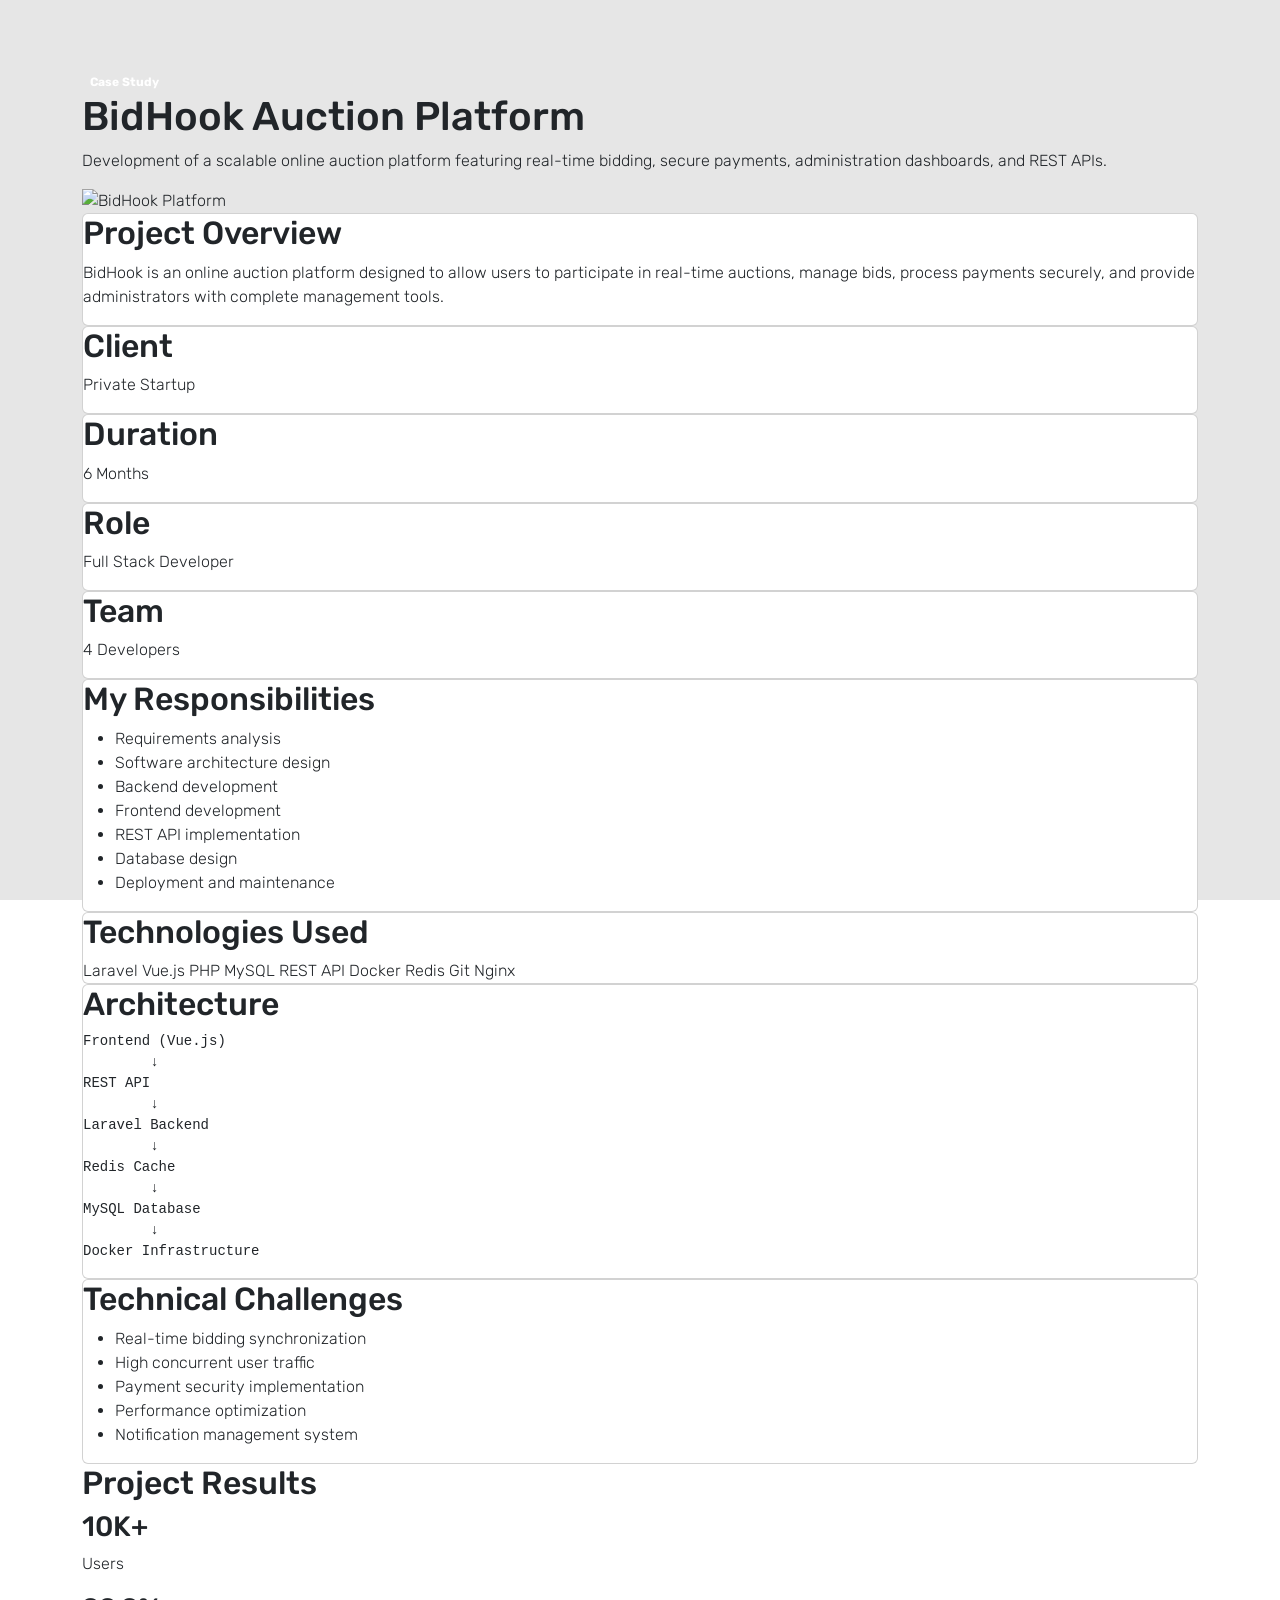
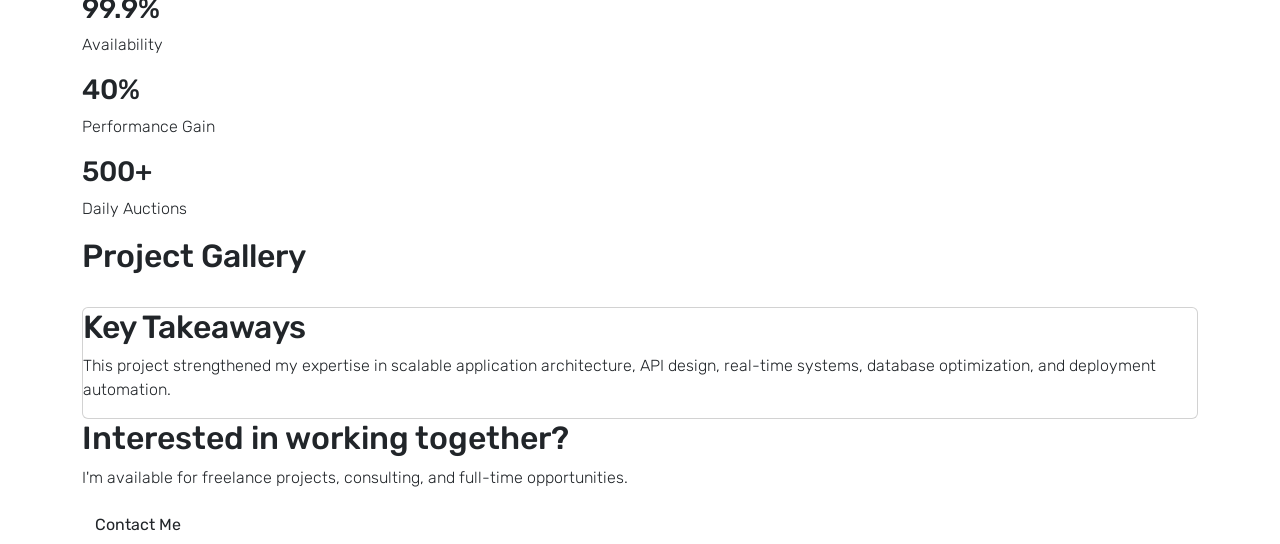
==== commit 19e26ab7: "Remove inline CSS styles from bidhook.html Removed CSS styles from bidhook.html to streamline the co" ====
--- a/bidhook.html
+++ b/bidhook.html
@@ -56,163 +56,7 @@
 
 </head>
 
-    <style>
-        *{
-            margin:0;
-            padding:0;
-            box-sizing:border-box;
-            font-family: 'Segoe UI', sans-serif;
-        }
-
-        body{
-            background:#f5f7fb;
-            color:#333;
-            line-height:1.7;
-        }
-
-        .container{
-            width:90%;
-            max-width:1200px;
-            margin:auto;
-        }
-
-        .hero{
-            background:linear-gradient(135deg,#0f172a,#1e293b);
-            color:white;
-            padding:80px 0;
-        }
-
-        .hero-content{
-            display:flex;
-            justify-content:space-between;
-            align-items:center;
-            gap:50px;
-        }
-
-        .hero-text h1{
-            font-size:48px;
-            margin-bottom:20px;
-        }
-
-        .hero-text p{
-            font-size:18px;
-            opacity:.9;
-        }
-
-        .badge{
-            display:inline-block;
-            padding:8px 16px;
-            background:#2563eb;
-            border-radius:30px;
-            margin-bottom:20px;
-            font-size:14px;
-        }
-
-        .hero-image img{
-            width:100%;
-            max-width:500px;
-            border-radius:12px;
-            box-shadow:0 10px 30px rgba(0,0,0,.3);
-        }
-
-        section{
-            padding:70px 0;
-        }
-
-        .card{
-            background:white;
-            padding:35px;
-            border-radius:15px;
-            box-shadow:0 5px 20px rgba(0,0,0,.08);
-            margin-bottom:30px;
-        }
-
-        h2{
-            margin-bottom:25px;
-            color:#0f172a;
-        }
-
-        .grid{
-            display:grid;
-            grid-template-columns:repeat(auto-fit,minmax(250px,1fr));
-            gap:25px;
-        }
-
-        .tech{
-            display:flex;
-            flex-wrap:wrap;
-            gap:10px;
-        }
-
-        .tech span{
-            background:#e2e8f0;
-            padding:8px 15px;
-            border-radius:30px;
-            font-size:14px;
-        }
-
-        .metrics{
-            display:grid;
-            grid-template-columns:repeat(auto-fit,minmax(180px,1fr));
-            gap:20px;
-        }
-
-        .metric{
-            text-align:center;
-            padding:25px;
-            background:#f8fafc;
-            border-radius:10px;
-        }
-
-        .metric h3{
-            font-size:32px;
-            color:#2563eb;
-        }
-
-        .gallery{
-            display:grid;
-            grid-template-columns:repeat(auto-fit,minmax(300px,1fr));
-            gap:20px;
-        }
-
-        .gallery img{
-            width:100%;
-            border-radius:10px;
-        }
-
-        .cta{
-            background:#0f172a;
-            color:white;
-            text-align:center;
-            padding:60px;
-            border-radius:15px;
-        }
-
-        .btn{
-            display:inline-block;
-            margin-top:20px;
-            padding:14px 30px;
-            background:#2563eb;
-            color:white;
-            text-decoration:none;
-            border-radius:8px;
-        }
-
-        ul{
-            padding-left:20px;
-        }
-
-        @media(max-width:768px){
-            .hero-content{
-                flex-direction:column;
-            }
-
-            .hero-text h1{
-                font-size:36px;
-            }
-        }
-    </style>
-<body data-bs-theme="dark" data-bs-spy="scroll" data-bs-target="#navbar">
+<body data-bs-theme="light" data-bs-spy="scroll" data-bs-target="#navbar">
 
     <!-- Header -->
     <header id="header">
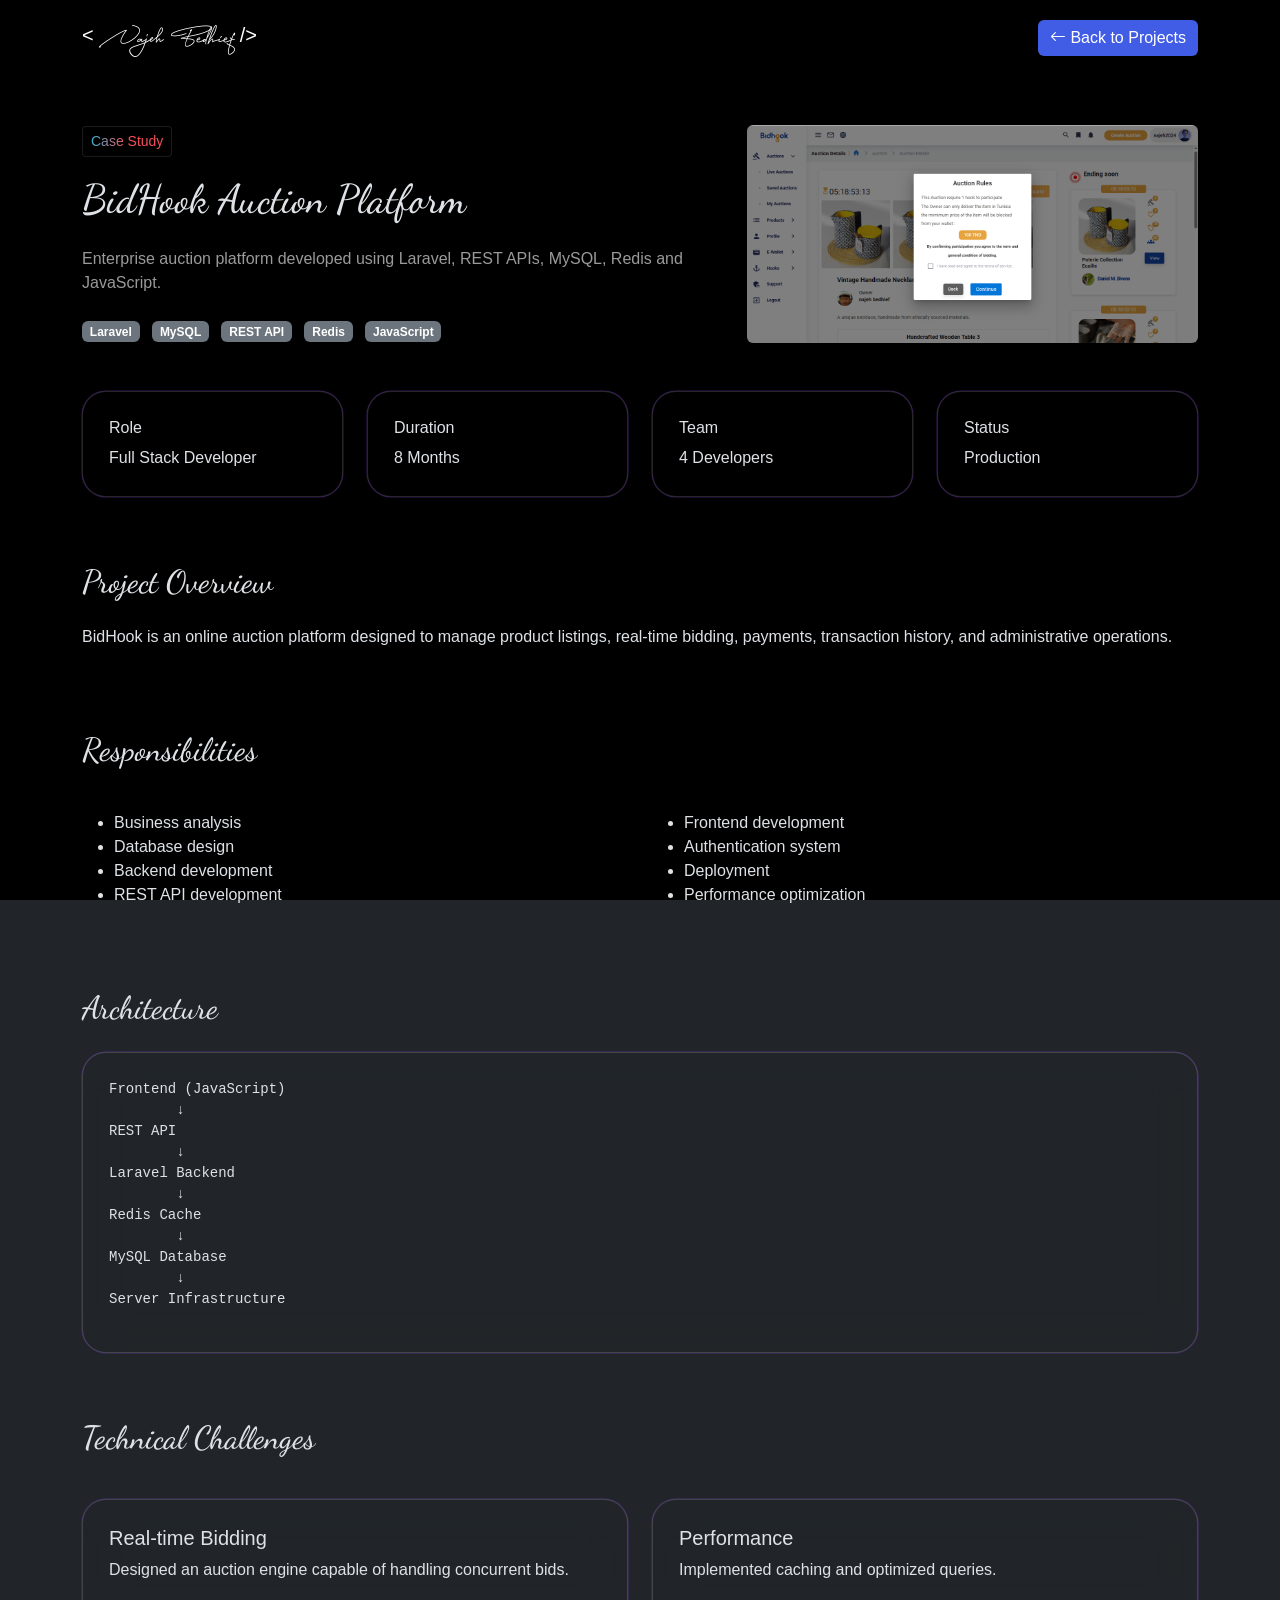
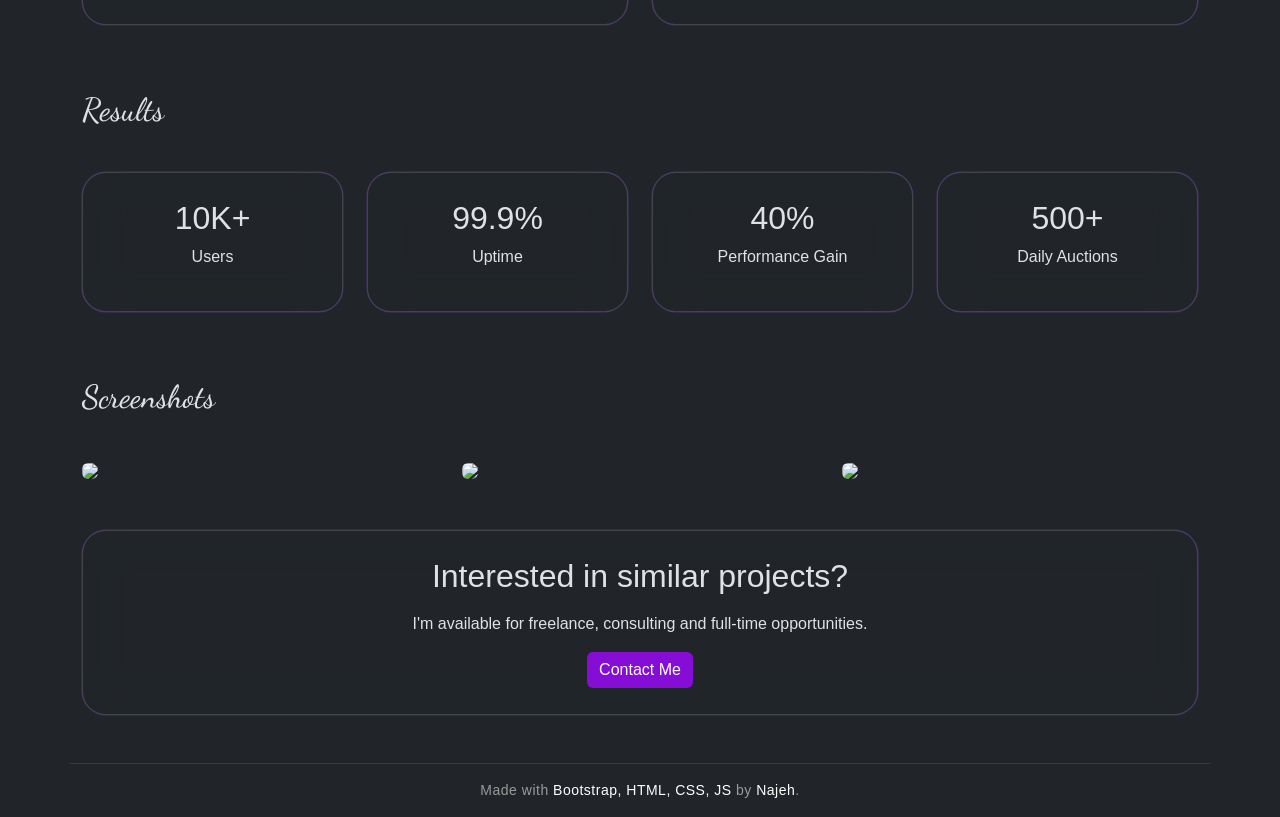
==== commit 64dd5232: "Revise title and meta tags for BidHook project Updated the title and meta tags for the BidHook proje" ====
--- a/bidhook.html
+++ b/bidhook.html
@@ -4,205 +4,189 @@
     <meta charset="UTF-8">
     <meta name="viewport" content="width=device-width, initial-scale=1.0">
 
-    <!-- Primary Meta Tags -->
-    <title>Najeh Bedhief - Web Developer</title>
-
-    <meta name="title" content="VNajeh Bedhief - Web Developer">
-    <meta name="description" content="Najeh Bedhief - Passionate Frontend Web Developer creating beautiful and responsive websites. Explore my portffpolio and blog for tech insights.">
-    <meta name="keywords" content="Najeh Bedhief, Web Developer, Frontend Developer, Portfolio, Blog, Tech Insights">
-    <meta name="author" content="Najeh Bedhief">
-
-    <!-- Open Graph Meta Tags / Facebook -->
-    <meta property="og:title" content="Najeh Bedhief - Web Developer">
-    <meta property="og:description" content="Passionate about crafting beautiful and responsive websites. Explore my portfolio and blog for tech insights.">
-    <meta property="og:image" content="assets/images/banner.webp">
-    <meta property="og:url" content="/">
-    <meta property="og:type" content="website">
-
-    <!-- Twitter Card Meta Tags -->
-    <meta name="twitter:card" content="summary_large_image">
-    <meta name="twitter:title" content="Najeh Bedhief - Web Developer">
-    <meta name="twitter:description" content="Passionate about crafting beautiful and responsive websites. Explore my portfolio and blog for tech insights.">
-    <meta name="twitter:image" content="assets/images/banner.webp">
-
-    <!-- Favicon -->
-    <link rel="icon" href="assets/images/nj2.png" type="image/x-icon">
-
-    <!-- Google Fonts: Rubik -->
-    <link rel="stylesheet" href="https://fonts.googleapis.com/css?family=Rubik&amp;display=swap">
-
-    <!-- Stylesheets -->
+    <title>BidHook | Najeh Bedhief</title>
+
     <link rel="stylesheet" href="assets/css/aos.css">
-    <link rel="stylesheet" href="assets/css/owl.carousel.min.css">
     <link rel="stylesheet" href="assets/css/bootstrap.min.css">
     <link rel="stylesheet" href="assets/css/bootstrap-icons.min.css">
     <link rel="stylesheet" href="assets/css/style.css">
-
-    <!-- Preload Important resources -->
-    <link rel="preload" href="assets/css/aos.css" as="style" >
-    <link rel="preload" href="assets/css/owl.carousel.min.css" as="style" >
-    <link rel="preload" href="assets/css/bootstrap.min.css" as="style" />
-    <link rel="preload" href="assets/css/bootstrap-icons.min.css" as="style" />
-    <link rel="preload" href="assets/css/style.css" as="style" />
-
-    <!-- MS-Clarity Analytics -->
-    <script type="text/javascript">
-        (function(c,l,a,r,i,t,y){
-            c[a]=c[a]||function(){(c[a].q=c[a].q||[]).push(arguments)};
-            t=l.createElement(r);t.async=1;t.src="https://www.clarity.ms/tag/"+i;
-            y=l.getElementsByTagName(r)[0];y.parentNode.insertBefore(t,y);
-        })(window, document, "clarity", "script", "phycesbqlg");
-    </script>
-
 </head>
 
-<body data-bs-theme="light" data-bs-spy="scroll" data-bs-target="#navbar">
-
-    <!-- Header -->
-    <header id="header">
-        <nav id="navbar" class="navbar navbar-expand-md">
-            <div class="container">
-               <!-- <a href="/" class="navbar-brand logo">
-                    <span><</span>
-                    <span class="logo-name">Najeh Bedhief</span>
-                    <span>/></span>
-                </a> -->
-                <div class="offcanvas offcanvas-end" tabindex="-1" id="offcanvasNavbar" aria-labelledby="offcanvasNavbarMenu">
-                    <div class="offcanvas-header">
-                        <a href="/" class="offcanvas-title navbar-brand logo" id="offcanvasNavbarMenu" data-aos="fade-down" data-aos-delay="600">
-                            <span><</span>
-                            <span class="logo-name">Najeh Bedhief</span>
-                            <span>/></span>
-                        </a>
-                        <button type="button" class="navbar-toggler" data-bs-dismiss="offcanvas" aria-label="Close Navigation Menu"><i class="bi bi-x toggle-icon"></i></button>
-                    </div>
-                    <div class="offcanvas-body">
-                        <ul class="navbar-nav nav-underline justify-content-end flex-grow-1">
-                            <li class="nav-item" data-aos="fade-down" data-aos-delay="500" data-bs-dismiss="offcanvas"><a href="#hero" class="nav-link" aria-current="page">Home</a></li>
-                            <li class="nav-item" data-aos="fade-down" data-aos-delay="600" data-bs-dismiss="offcanvas"><a href="#about" class="nav-link">About</a></li>
-                            <li class="nav-item" data-aos="fade-down" data-aos-delay="700" data-bs-dismiss="offcanvas" ><a href="#skills" class="nav-link">Skills</a></li>
-                            <li class="nav-item" data-aos="fade-down" data-aos-delay="800" data-bs-dismiss="offcanvas"><a href="#projects" class="nav-link active">Projects</a></li>
-                            <li class="nav-item" data-aos="fade-down" data-aos-delay="1000" data-bs-dismiss="offcanvas"><a href="#contact" class="nav-link">Contact</a></li>
-                        </ul>
-                    </div>
-                </div>
-                <button class="btn border-0" id="switchTheme" data-aos="fade-down" data-aos-delay="600"><i class="bi bi-brightness-high-fill"></i></button>
-                <button class="navbar-toggler border-0" type="button" data-bs-toggle="offcanvas" data-bs-target="#offcanvasNavbar" aria-controls="offcanvasNavbar" aria-label="Toggle Navigation Menu" data-aos="fade-down" data-aos-delay="600"><i class="bi bi-list toggle-icon"></i></button>
-            </div>
-        </nav>
-    </header>
+<body data-bs-theme="dark">
+
+<!-- HEADER -->
+<header id="header">
+    <nav id="navbar" class="navbar navbar-expand-md">
+        <div class="container">
+            <a href="index.html" class="navbar-brand logo">
+                <span><</span>
+                <span class="logo-name">Najeh Bedhief</span>
+                <span>/></span>
+            </a>
+
+            <div class="ms-auto">
+                <a href="index.html#projects" class="btn primary-bg-btn">
+                    <i class="bi bi-arrow-left"></i>
+                    Back to Projects
+                </a>
+            </div>
+        </div>
+    </nav>
+</header>
 
 <!-- HERO -->
-<header class="hero">
-    <div class="container hero-content">
-
-        <div class="hero-text">
-            <div class="badge">Case Study</div>
-
-            <h1>BidHook Auction Platform</h1>
-
-            <p>
-                Development of a scalable online auction platform
-                featuring real-time bidding, secure payments,
-                administration dashboards, and REST APIs.
-            </p>
-        </div>
-
-        <div class="hero-image">
-            <img src="project-cover.jpg" alt="BidHook Platform">
-        </div>
-
-    </div>
-</header>
-
-<!-- PROJECT OVERVIEW -->
+<section class="pt-5 pb-5">
+    <div class="container">
+
+        <div class="row align-items-center">
+
+            <div class="col-lg-7" data-aos="fade-right">
+
+                <h6>
+                    <span class="btn btn-sm theme-button theme-text">
+                        Case Study
+                    </span>
+                </h6>
+
+                <h1 class="section-heading">
+                    BidHook Auction Platform
+                </h1>
+
+                <p class="muted-text mt-4">
+                    Enterprise auction platform developed using Laravel,
+                    REST APIs, MySQL, Redis and JavaScript.
+                </p>
+
+                <div class="mt-4">
+
+                    <span class="badge text-bg-secondary me-2">
+                        Laravel
+                    </span>
+
+                    <span class="badge text-bg-secondary me-2">
+                        MySQL
+                    </span>
+
+                    <span class="badge text-bg-secondary me-2">
+                        REST API
+                    </span>
+
+                    <span class="badge text-bg-secondary me-2">
+                        Redis
+                    </span>
+
+                    <span class="badge text-bg-secondary me-2">
+                        JavaScript
+                    </span>
+
+                </div>
+
+            </div>
+
+            <div class="col-lg-5" data-aos="fade-left">
+
+                <img
+                    src="assets/images/projects/bidhook-banner.png"
+                    class="img-fluid rounded shadow"
+                    alt="BidHook">
+
+            </div>
+
+        </div>
+
+    </div>
+</section>
+
+<!-- PROJECT INFO -->
 <section>
     <div class="container">
 
-        <div class="card">
-            <h2>Project Overview</h2>
-
-            <p>
-                BidHook is an online auction platform designed to allow
-                users to participate in real-time auctions, manage bids,
-                process payments securely, and provide administrators
-                with complete management tools.
-            </p>
-        </div>
-
-    </div>
-</section>
-
-<!-- PROJECT INFORMATION -->
-<section>
-    <div class="container">
-
-        <div class="grid">
-
-            <div class="card">
-                <h2>Client</h2>
-                <p>Private Startup</p>
-            </div>
-
-            <div class="card">
-                <h2>Duration</h2>
-                <p>6 Months</p>
-            </div>
-
-            <div class="card">
-                <h2>Role</h2>
-                <p>Full Stack Developer</p>
-            </div>
-
-            <div class="card">
-                <h2>Team</h2>
-                <p>4 Developers</p>
-            </div>
-
-        </div>
+        <div class="row gy-4">
+
+            <div class="col-md-3">
+                <div class="card project-card h-100">
+                    <div class="card-body">
+                        <h6>Role</h6>
+                        <p class="mb-0">Full Stack Developer</p>
+                    </div>
+                </div>
+            </div>
+
+            <div class="col-md-3">
+                <div class="card project-card h-100">
+                    <div class="card-body">
+                        <h6>Duration</h6>
+                        <p class="mb-0">8 Months</p>
+                    </div>
+                </div>
+            </div>
+
+            <div class="col-md-3">
+                <div class="card project-card h-100">
+                    <div class="card-body">
+                        <h6>Team</h6>
+                        <p class="mb-0">4 Developers</p>
+                    </div>
+                </div>
+            </div>
+
+            <div class="col-md-3">
+                <div class="card project-card h-100">
+                    <div class="card-body">
+                        <h6>Status</h6>
+                        <p class="mb-0">Production</p>
+                    </div>
+                </div>
+            </div>
+
+        </div>
+
+    </div>
+</section>
+
+<!-- OVERVIEW -->
+<section class="pt-5">
+    <div class="container">
+
+        <h2 class="section-heading">
+            Project Overview
+        </h2>
+
+        <p class="mt-4">
+            BidHook is an online auction platform designed to manage
+            product listings, real-time bidding, payments,
+            transaction history, and administrative operations.
+        </p>
 
     </div>
 </section>
 
 <!-- RESPONSIBILITIES -->
-<section>
-    <div class="container">
-
-        <div class="card">
-            <h2>My Responsibilities</h2>
-
-            <ul>
-                <li>Requirements analysis</li>
-                <li>Software architecture design</li>
-                <li>Backend development</li>
-                <li>Frontend development</li>
-                <li>REST API implementation</li>
-                <li>Database design</li>
-                <li>Deployment and maintenance</li>
-            </ul>
-        </div>
-
-    </div>
-</section>
-
-<!-- TECHNOLOGIES -->
-<section>
-    <div class="container">
-
-        <div class="card">
-
-            <h2>Technologies Used</h2>
-
-            <div class="tech">
-                <span>Laravel</span>
-                <span>Vue.js</span>
-                <span>PHP</span>
-                <span>MySQL</span>
-                <span>REST API</span>
-                <span>Docker</span>
-                <span>Redis</span>
-                <span>Git</span>
-                <span>Nginx</span>
+<section class="pt-5">
+    <div class="container">
+
+        <h2 class="section-heading">
+            Responsibilities
+        </h2>
+
+        <div class="row gy-4 mt-3">
+
+            <div class="col-md-6">
+                <ul>
+                    <li>Business analysis</li>
+                    <li>Database design</li>
+                    <li>Backend development</li>
+                    <li>REST API development</li>
+                </ul>
+            </div>
+
+            <div class="col-md-6">
+                <ul>
+                    <li>Frontend development</li>
+                    <li>Authentication system</li>
+                    <li>Deployment</li>
+                    <li>Performance optimization</li>
+                </ul>
             </div>
 
         </div>
@@ -211,15 +195,18 @@
 </section>
 
 <!-- ARCHITECTURE -->
-<section>
-    <div class="container">
-
-        <div class="card">
-
-            <h2>Architecture</h2>
+<section class="pt-5">
+    <div class="container">
+
+        <h2 class="section-heading">
+            Architecture
+        </h2>
+
+        <div class="card project-card mt-4">
+            <div class="card-body">
 
 <pre>
-Frontend (Vue.js)
+Frontend (JavaScript)
         ↓
 REST API
         ↓
@@ -229,29 +216,47 @@
         ↓
 MySQL Database
         ↓
-Docker Infrastructure
+Server Infrastructure
 </pre>
 
+            </div>
         </div>
 
     </div>
 </section>
 
 <!-- CHALLENGES -->
-<section>
-    <div class="container">
-
-        <div class="card">
-
-            <h2>Technical Challenges</h2>
-
-            <ul>
-                <li>Real-time bidding synchronization</li>
-                <li>High concurrent user traffic</li>
-                <li>Payment security implementation</li>
-                <li>Performance optimization</li>
-                <li>Notification management system</li>
-            </ul>
+<section class="pt-5">
+    <div class="container">
+
+        <h2 class="section-heading">
+            Technical Challenges
+        </h2>
+
+        <div class="row gy-4 mt-3">
+
+            <div class="col-md-6">
+                <div class="card project-card">
+                    <div class="card-body">
+                        <h5>Real-time Bidding</h5>
+                        <p>
+                            Designed an auction engine capable of
+                            handling concurrent bids.
+                        </p>
+                    </div>
+                </div>
+            </div>
+
+            <div class="col-md-6">
+                <div class="card project-card">
+                    <div class="card-body">
+                        <h5>Performance</h5>
+                        <p>
+                            Implemented caching and optimized queries.
+                        </p>
+                    </div>
+                </div>
+            </div>
 
         </div>
 
@@ -259,31 +264,49 @@
 </section>
 
 <!-- RESULTS -->
-<section>
-    <div class="container">
-
-        <h2>Project Results</h2>
-
-        <div class="metrics">
-
-            <div class="metric">
-                <h3>10K+</h3>
-                <p>Users</p>
-            </div>
-
-            <div class="metric">
-                <h3>99.9%</h3>
-                <p>Availability</p>
-            </div>
-
-            <div class="metric">
-                <h3>40%</h3>
-                <p>Performance Gain</p>
-            </div>
-
-            <div class="metric">
-                <h3>500+</h3>
-                <p>Daily Auctions</p>
+<section class="pt-5">
+    <div class="container">
+
+        <h2 class="section-heading">
+            Results
+        </h2>
+
+        <div class="row gy-4 mt-3">
+
+            <div class="col-md-3">
+                <div class="card project-card">
+                    <div class="card-body text-center">
+                        <h2>10K+</h2>
+                        <p>Users</p>
+                    </div>
+                </div>
+            </div>
+
+            <div class="col-md-3">
+                <div class="card project-card">
+                    <div class="card-body text-center">
+                        <h2>99.9%</h2>
+                        <p>Uptime</p>
+                    </div>
+                </div>
+            </div>
+
+            <div class="col-md-3">
+                <div class="card project-card">
+                    <div class="card-body text-center">
+                        <h2>40%</h2>
+                        <p>Performance Gain</p>
+                    </div>
+                </div>
+            </div>
+
+            <div class="col-md-3">
+                <div class="card project-card">
+                    <div class="card-body text-center">
+                        <h2>500+</h2>
+                        <p>Daily Auctions</p>
+                    </div>
+                </div>
             </div>
 
         </div>
@@ -292,33 +315,32 @@
 </section>
 
 <!-- GALLERY -->
-<section>
-    <div class="container">
-
-        <h2>Project Gallery</h2>
-
-        <div class="gallery">
-            <img src="screen1.jpg" alt="">
-            <img src="screen2.jpg" alt="">
-            <img src="screen3.jpg" alt="">
-        </div>
-
-    </div>
-</section>
-
-<!-- LESSONS -->
-<section>
-    <div class="container">
-
-        <div class="card">
-
-            <h2>Key Takeaways</h2>
-
-            <p>
-                This project strengthened my expertise in scalable
-                application architecture, API design, real-time systems,
-                database optimization, and deployment automation.
-            </p>
+<section class="pt-5 pb-5">
+    <div class="container">
+
+        <h2 class="section-heading">
+            Screenshots
+        </h2>
+
+        <div class="row gy-4 mt-3">
+
+            <div class="col-lg-4">
+                <img
+                    src="assets/images/projects/bidhook-screen1.png"
+                    class="img-fluid rounded">
+            </div>
+
+            <div class="col-lg-4">
+                <img
+                    src="assets/images/projects/bidhook-screen2.png"
+                    class="img-fluid rounded">
+            </div>
+
+            <div class="col-lg-4">
+                <img
+                    src="assets/images/projects/bidhook-screen3.png"
+                    class="img-fluid rounded">
+            </div>
 
         </div>
 
@@ -326,26 +348,48 @@
 </section>
 
 <!-- CTA -->
-<section>
-    <div class="container">
-
-        <div class="cta">
-
-            <h2>Interested in working together?</h2>
-
-            <p>
-                I'm available for freelance projects,
-                consulting, and full-time opportunities.
-            </p>
-
-            <a href="/contact" class="btn">
-                Contact Me
-            </a>
-
-        </div>
-
-    </div>
-</section>
+<section class="pb-5">
+    <div class="container">
+
+        <div class="card project-card">
+            <div class="card-body text-center">
+
+                <h2>
+                    Interested in similar projects?
+                </h2>
+
+                <p class="mt-3">
+                    I'm available for freelance,
+                    consulting and full-time opportunities.
+                </p>
+
+                <a href="index.html#contact"
+                   class="btn primary-bg-btn">
+                    Contact Me
+                </a>
+
+            </div>
+        </div>
+
+    </div>
+</section>
+
+<!-- FOOTER -->
+<footer id="footer">
+    <div class="container">
+        <p class="text-center copyright-text">
+            Made with
+            <span>Bootstrap, HTML, CSS, JS</span>
+            by
+            <span>Najeh</span>.
+        </p>
+    </div>
+</footer>
+
+<script src="assets/js/aos.js"></script>
+<script>
+AOS.init();
+</script>
 
 </body>
 </html>
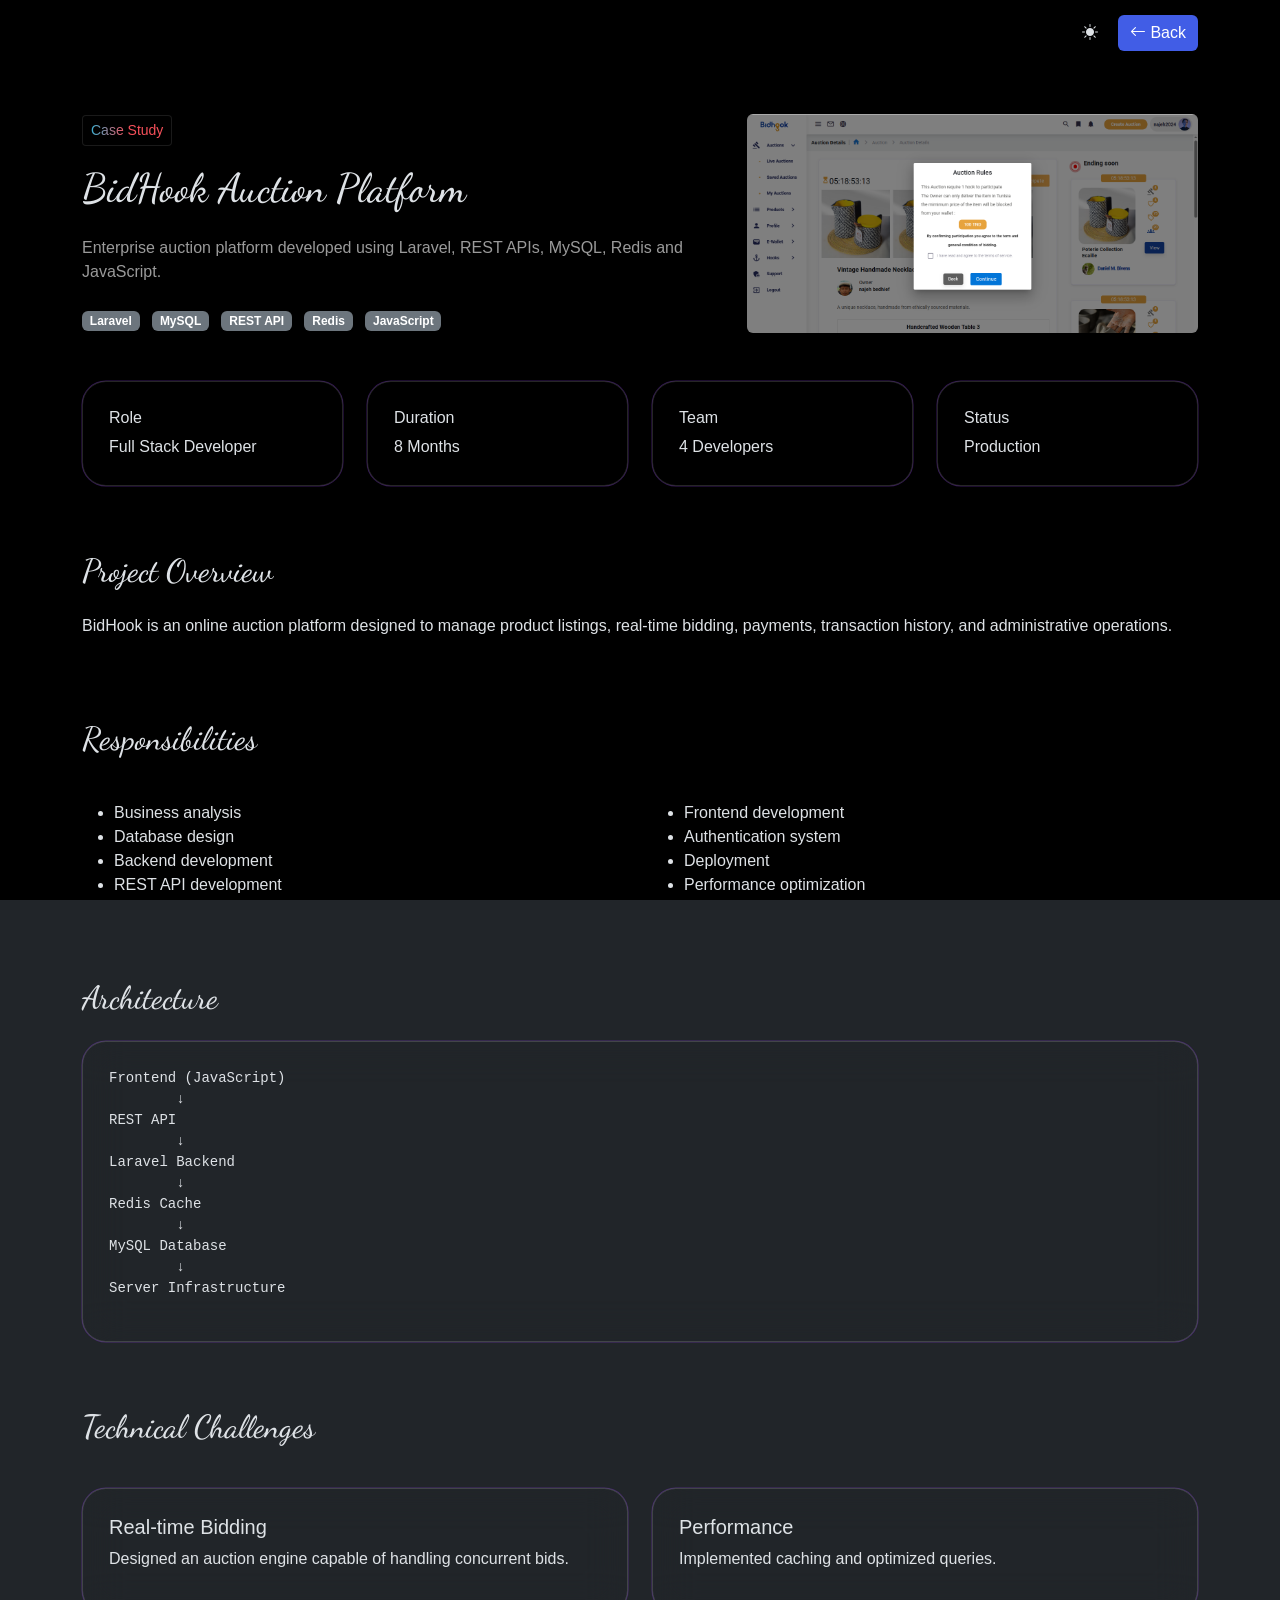
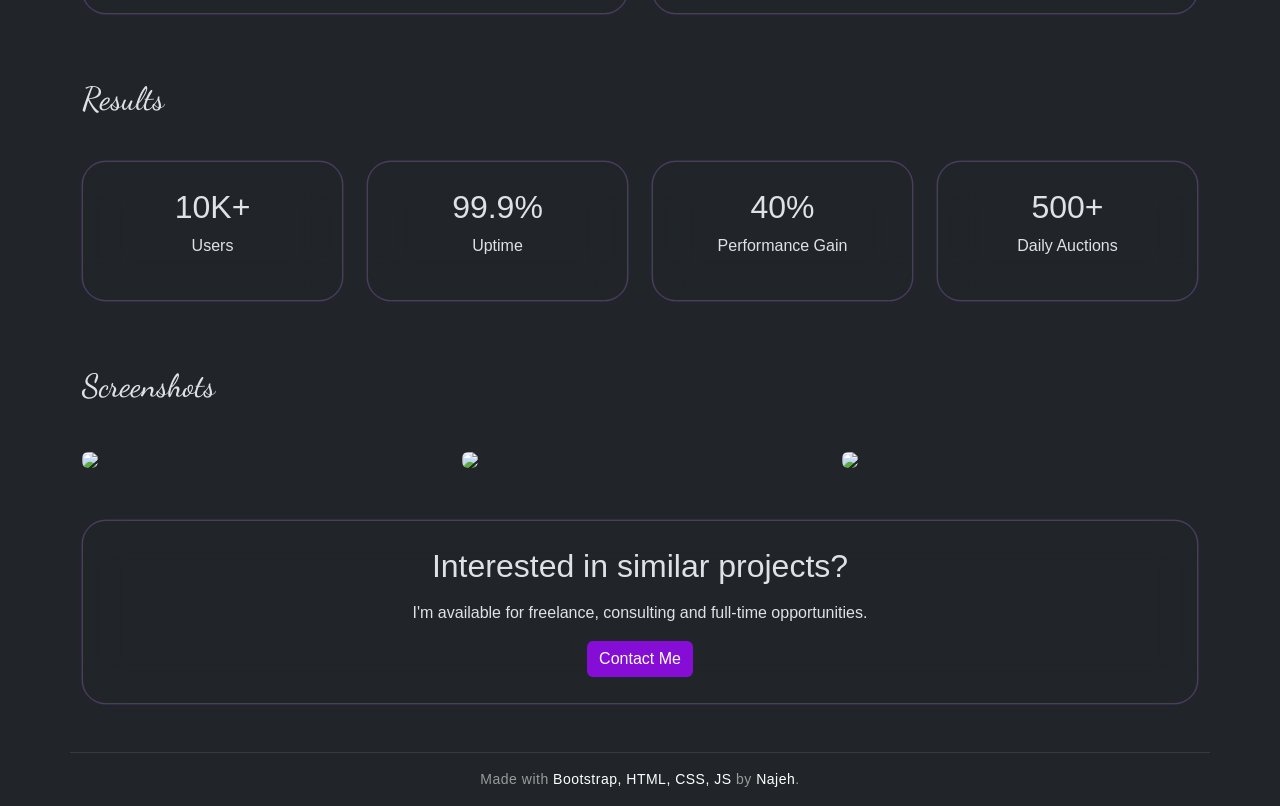
==== commit 670a3f99: "Enhance header with theme switch and back button Added theme switch button and modified back button " ====
--- a/bidhook.html
+++ b/bidhook.html
@@ -18,18 +18,27 @@
 <header id="header">
     <nav id="navbar" class="navbar navbar-expand-md">
         <div class="container">
-            <a href="index.html" class="navbar-brand logo">
-                <span><</span>
-                <span class="logo-name">Najeh Bedhief</span>
-                <span>/></span>
-            </a>
-
-            <div class="ms-auto">
-                <a href="index.html#projects" class="btn primary-bg-btn">
+            <div class="d-flex align-items-center gap-2 ms-auto">
+
+                <!-- Theme Switch -->
+                <button
+                    class="btn border-0"
+                    id="switchTheme"
+                    data-aos="fade-down"
+                    data-aos-delay="600">
+                    <i class="bi bi-brightness-high-fill"></i>
+                </button>
+
+                <!-- Back Button -->
+                <a href="../index.html#projects"
+                   class="btn primary-bg-btn"
+                   data-aos="fade-down"
+                   data-aos-delay="700">
                     <i class="bi bi-arrow-left"></i>
-                    Back to Projects
+                    Back
                 </a>
             </div>
+
         </div>
     </nav>
 </header>
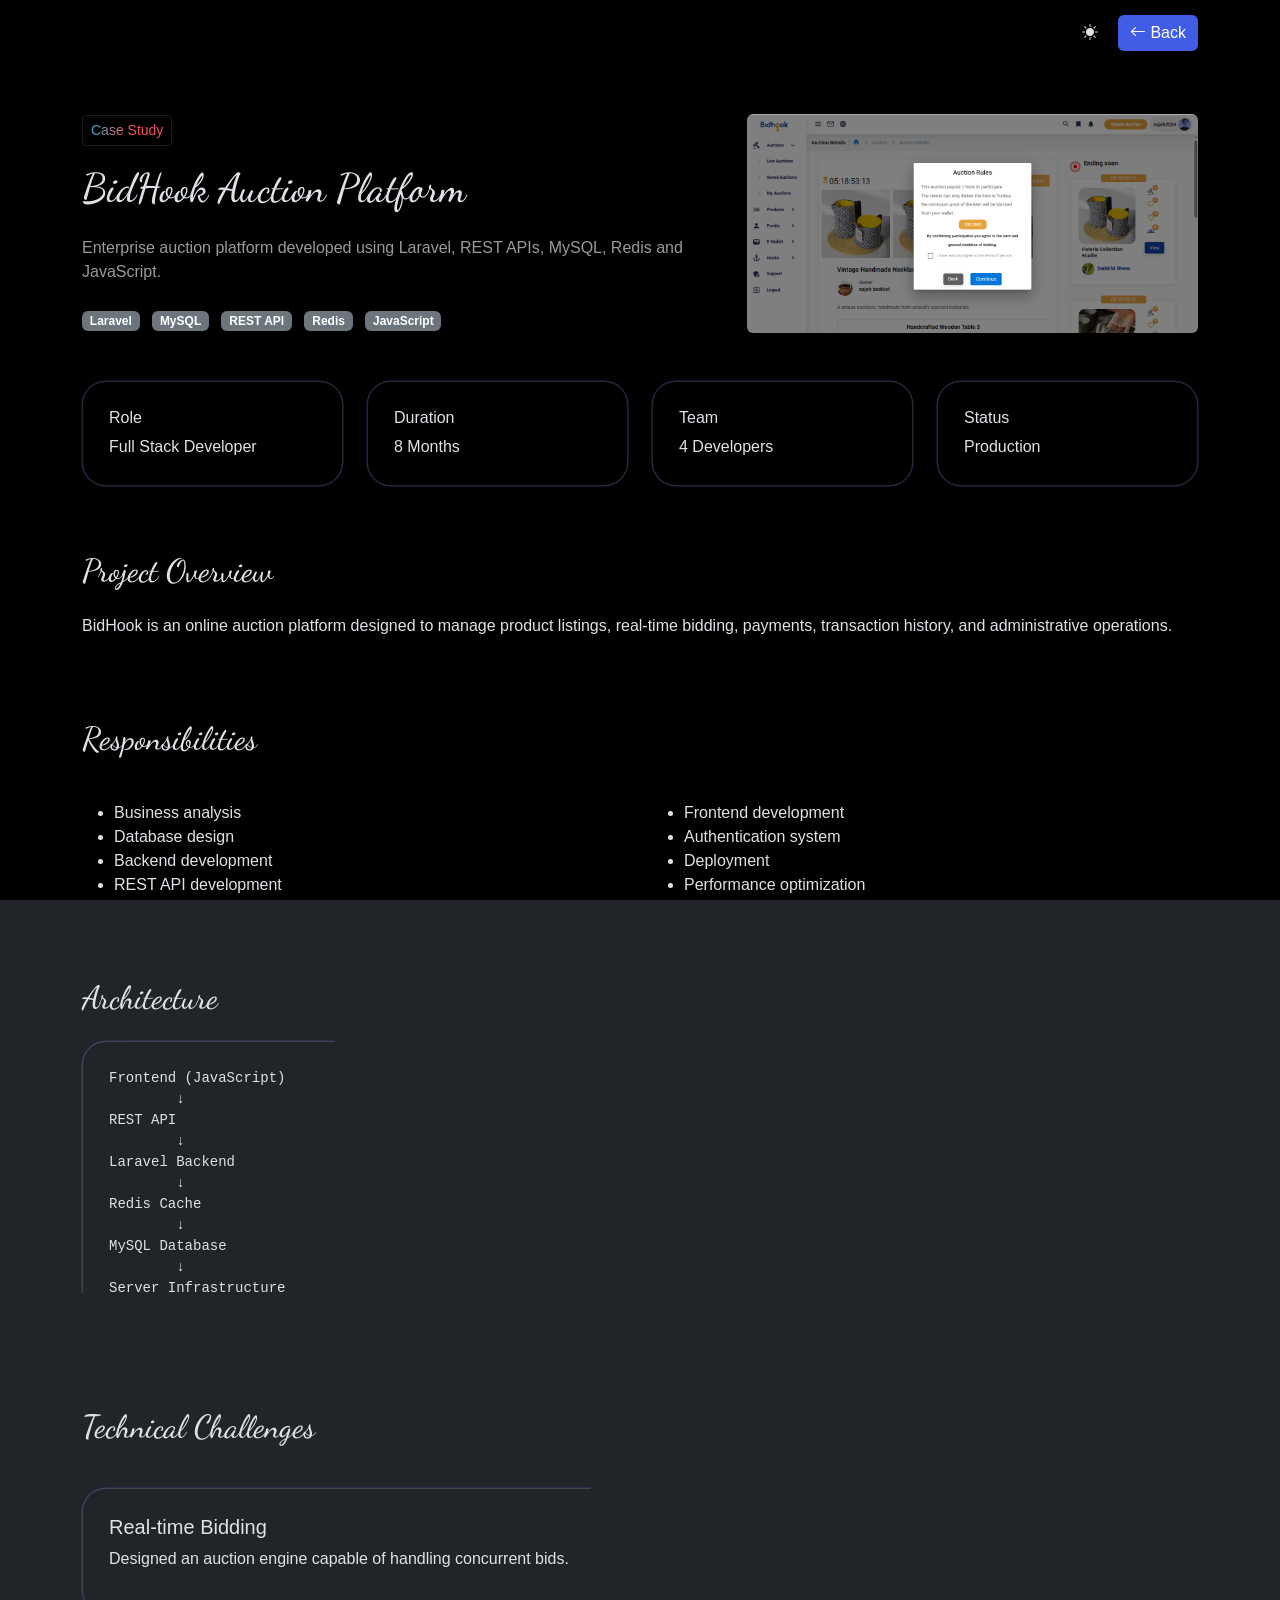
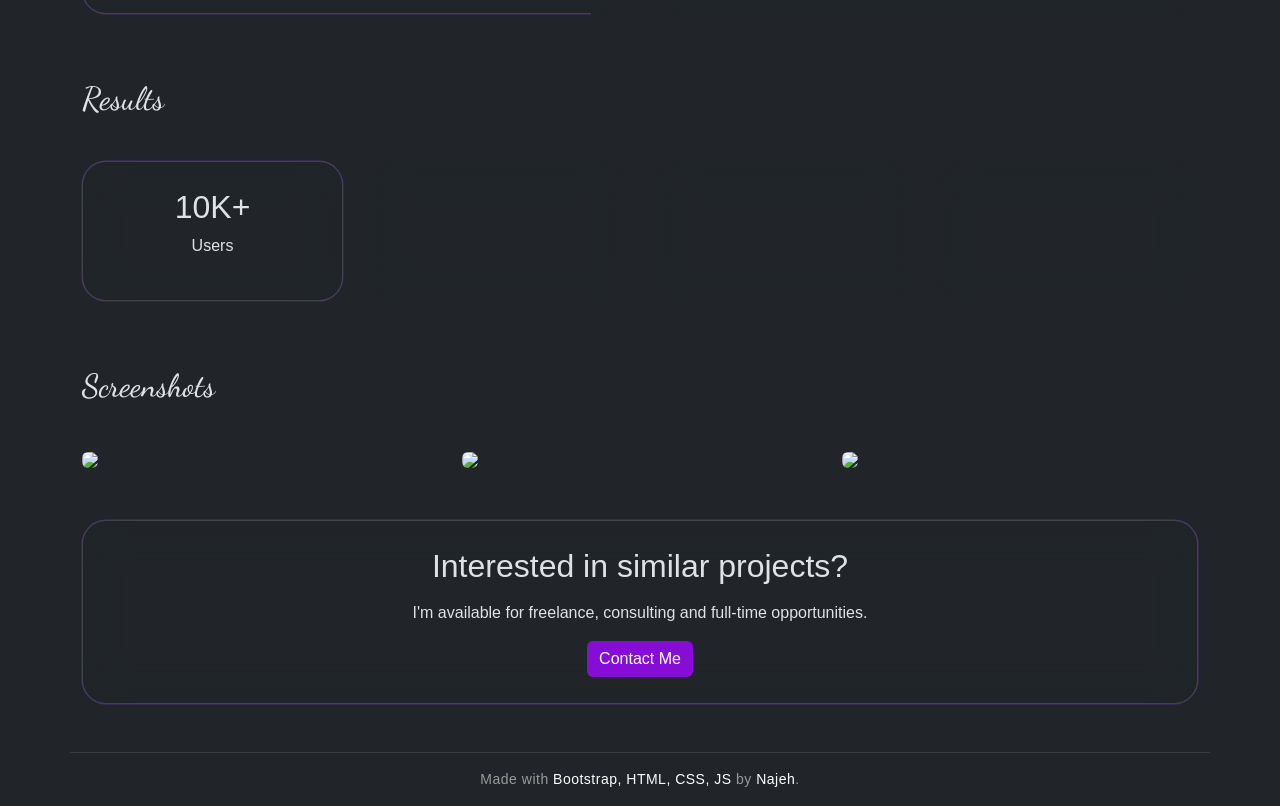
==== commit 104859ed: "Add deferred loading for script.js" ====
--- a/bidhook.html
+++ b/bidhook.html
@@ -396,6 +396,7 @@
 </footer>
 
 <script src="assets/js/aos.js"></script>
+<script src="assets/js/script.js" defer></script>
 <script>
 AOS.init();
 </script>
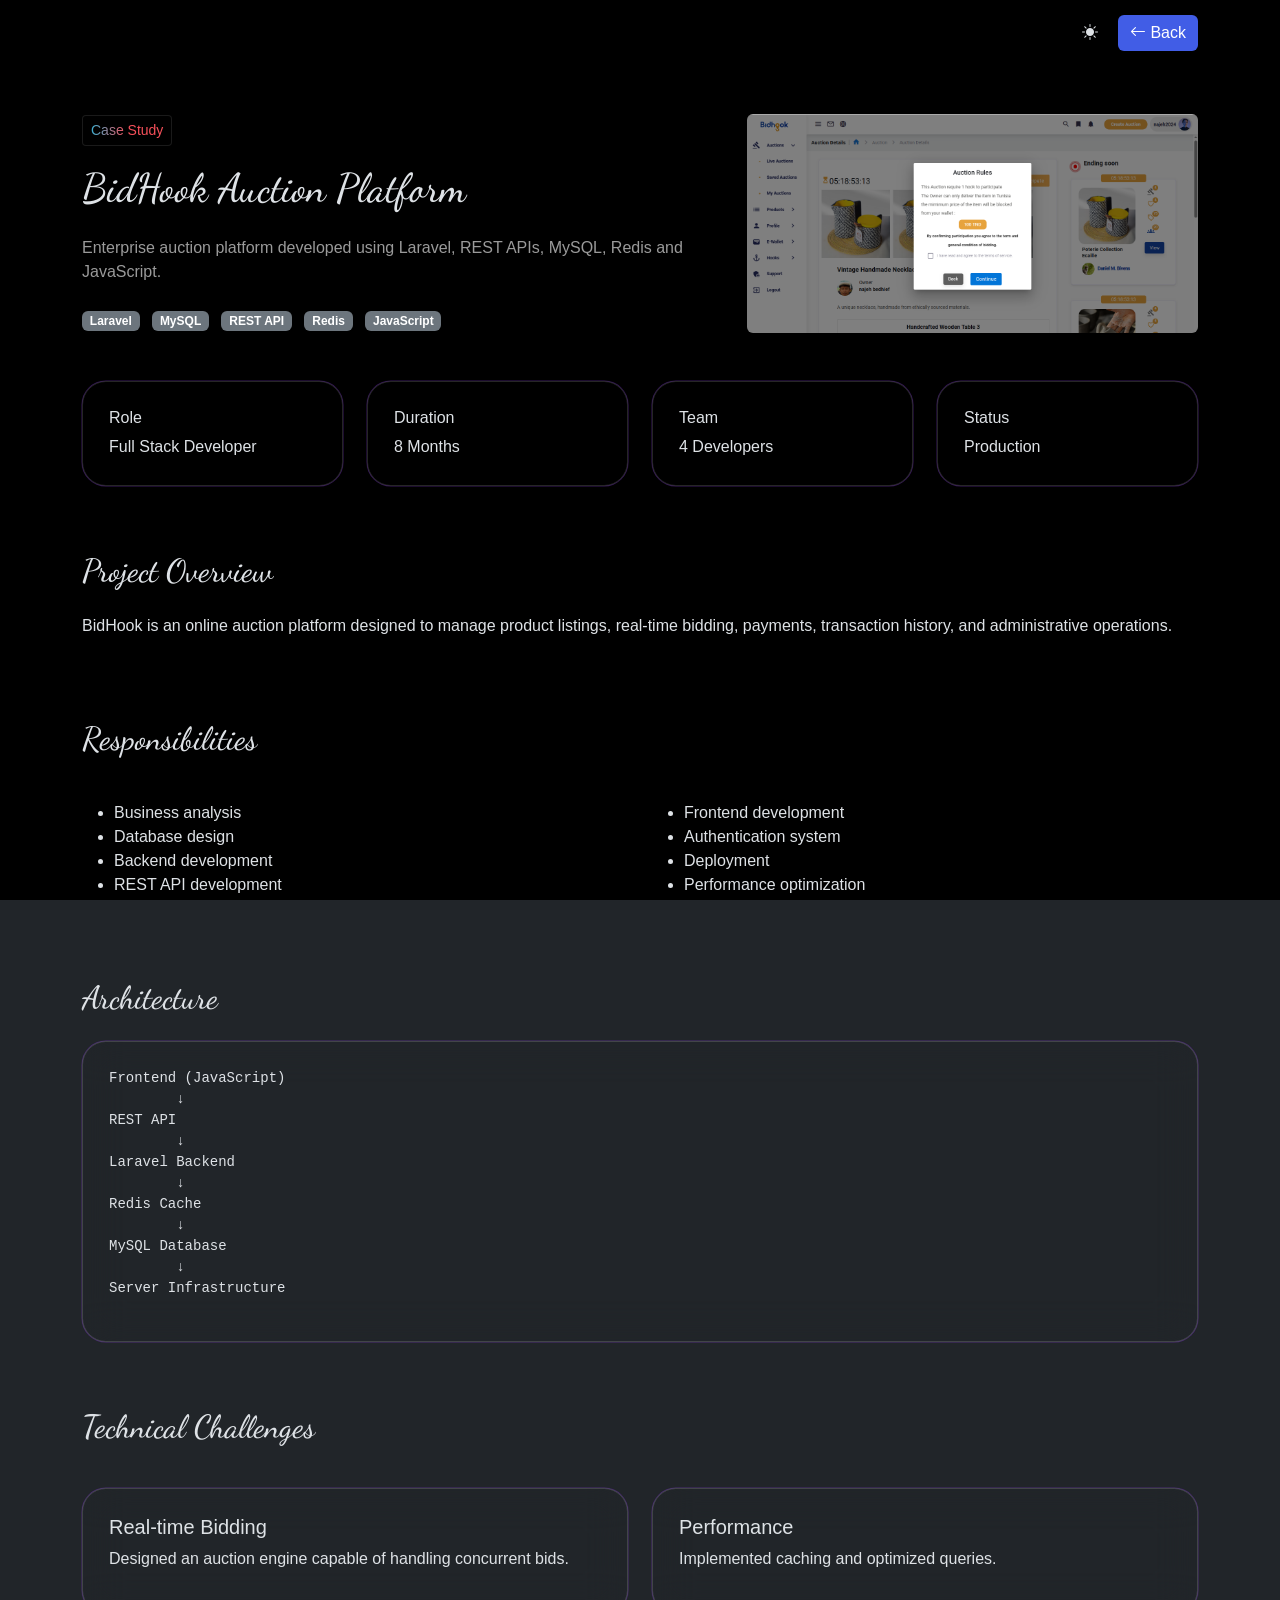
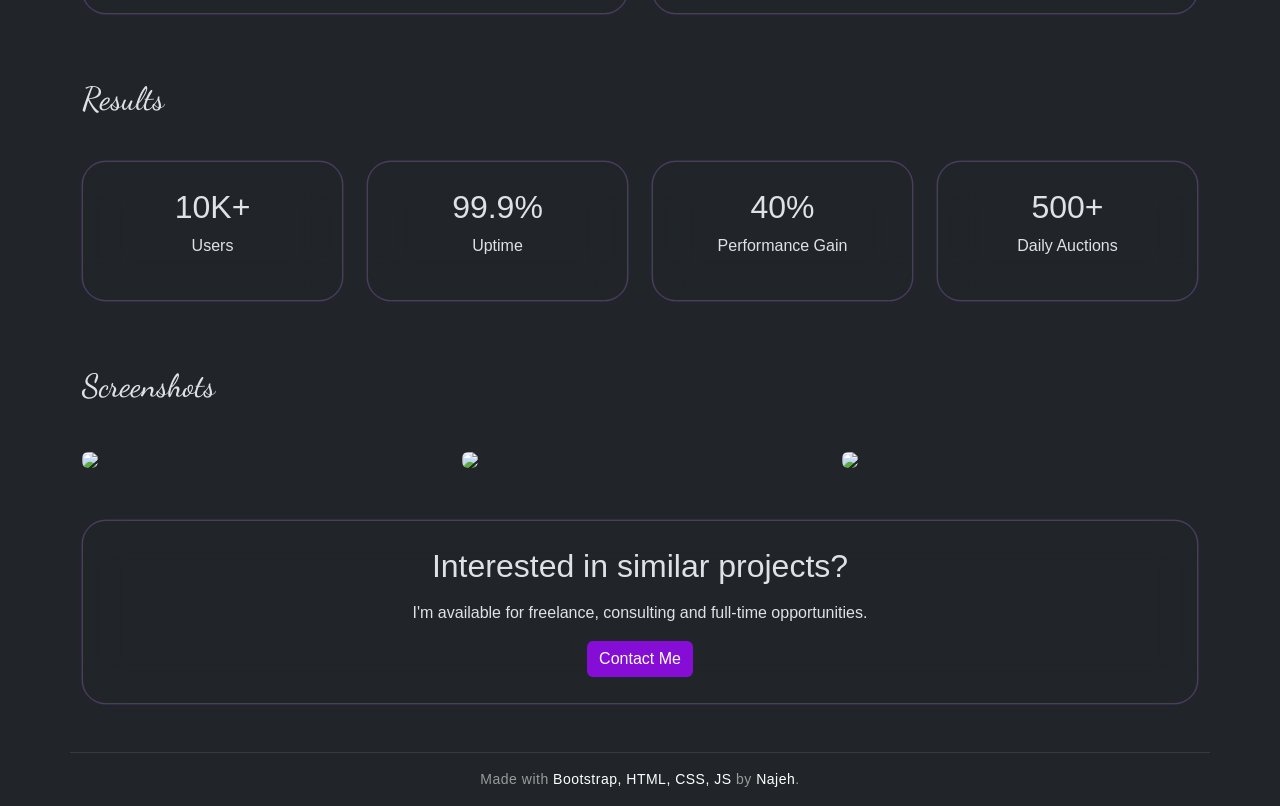
==== commit 2f2c89b5: "Change back button link from index to portfolio" ====
--- a/bidhook.html
+++ b/bidhook.html
@@ -30,7 +30,7 @@
                 </button>
 
                 <!-- Back Button -->
-                <a href="../index.html#projects"
+                <a href="../portfolio"
                    class="btn primary-bg-btn"
                    data-aos="fade-down"
                    data-aos-delay="700">
